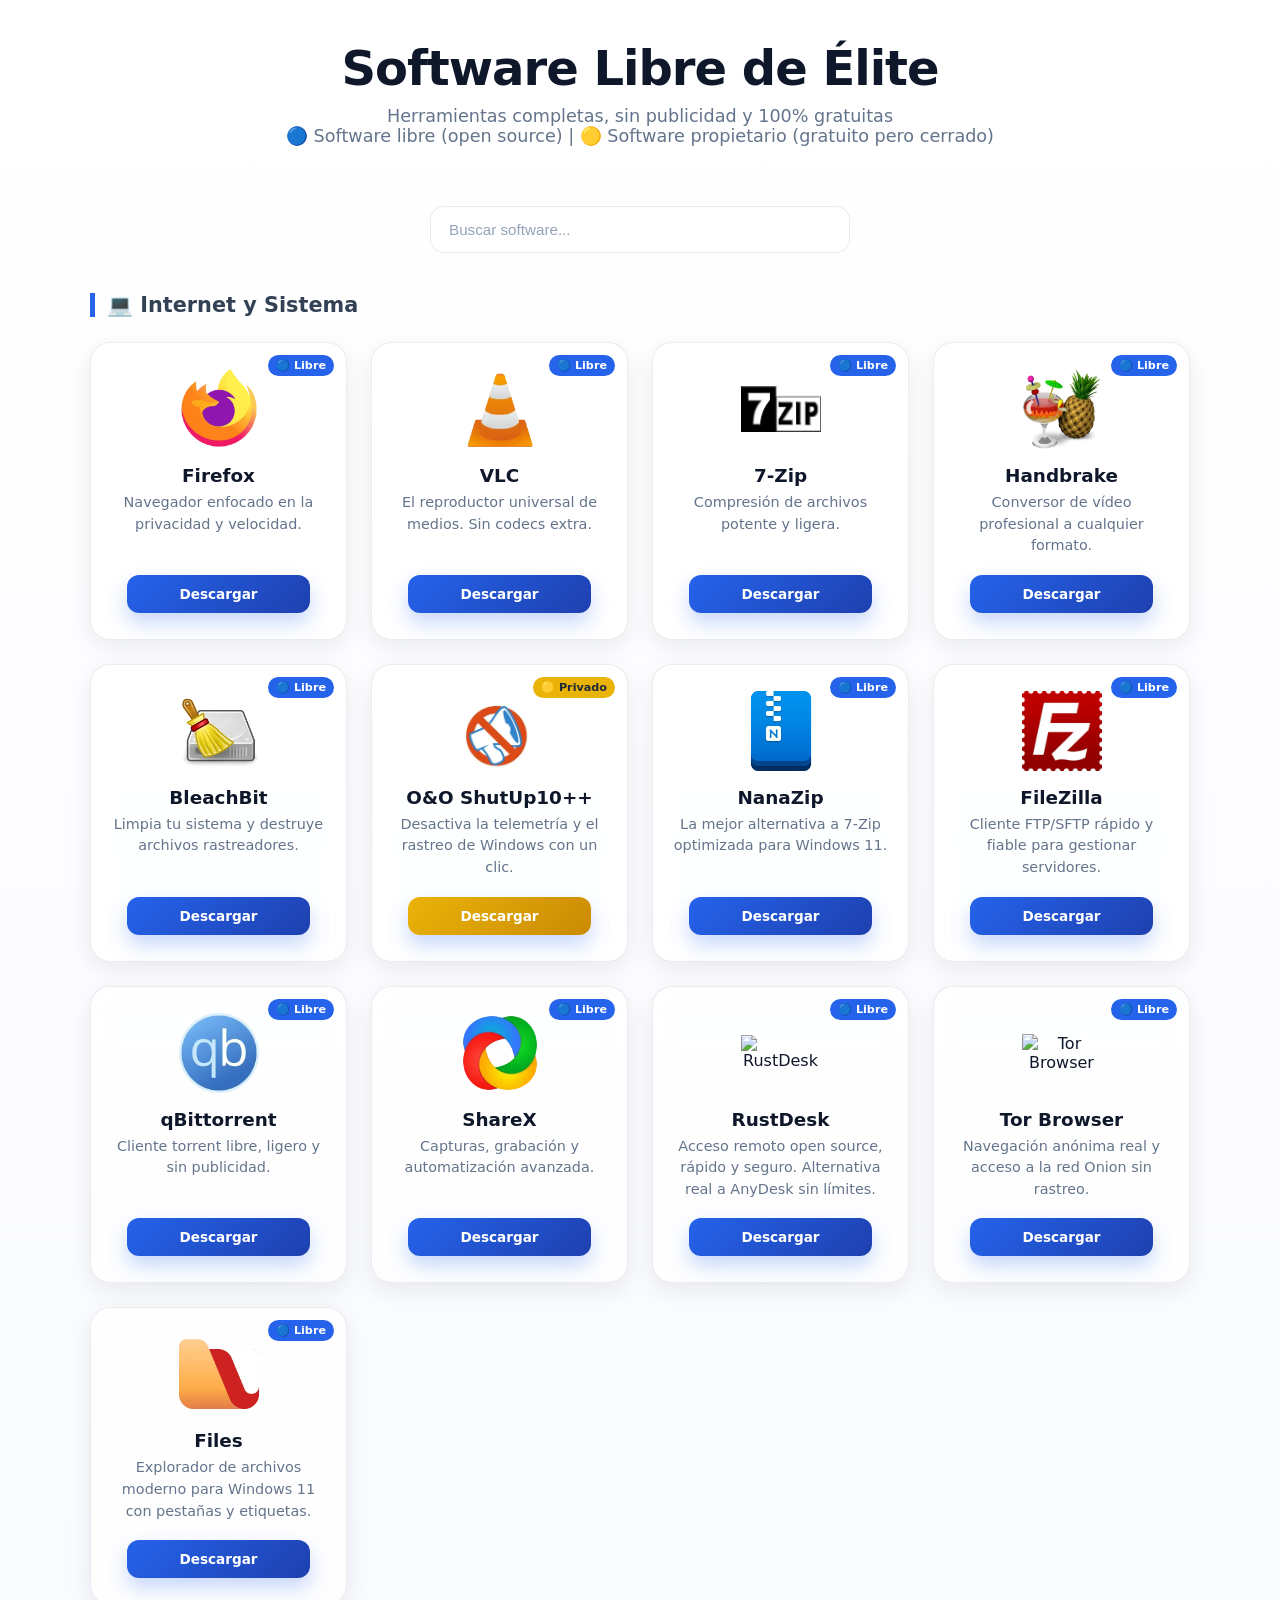
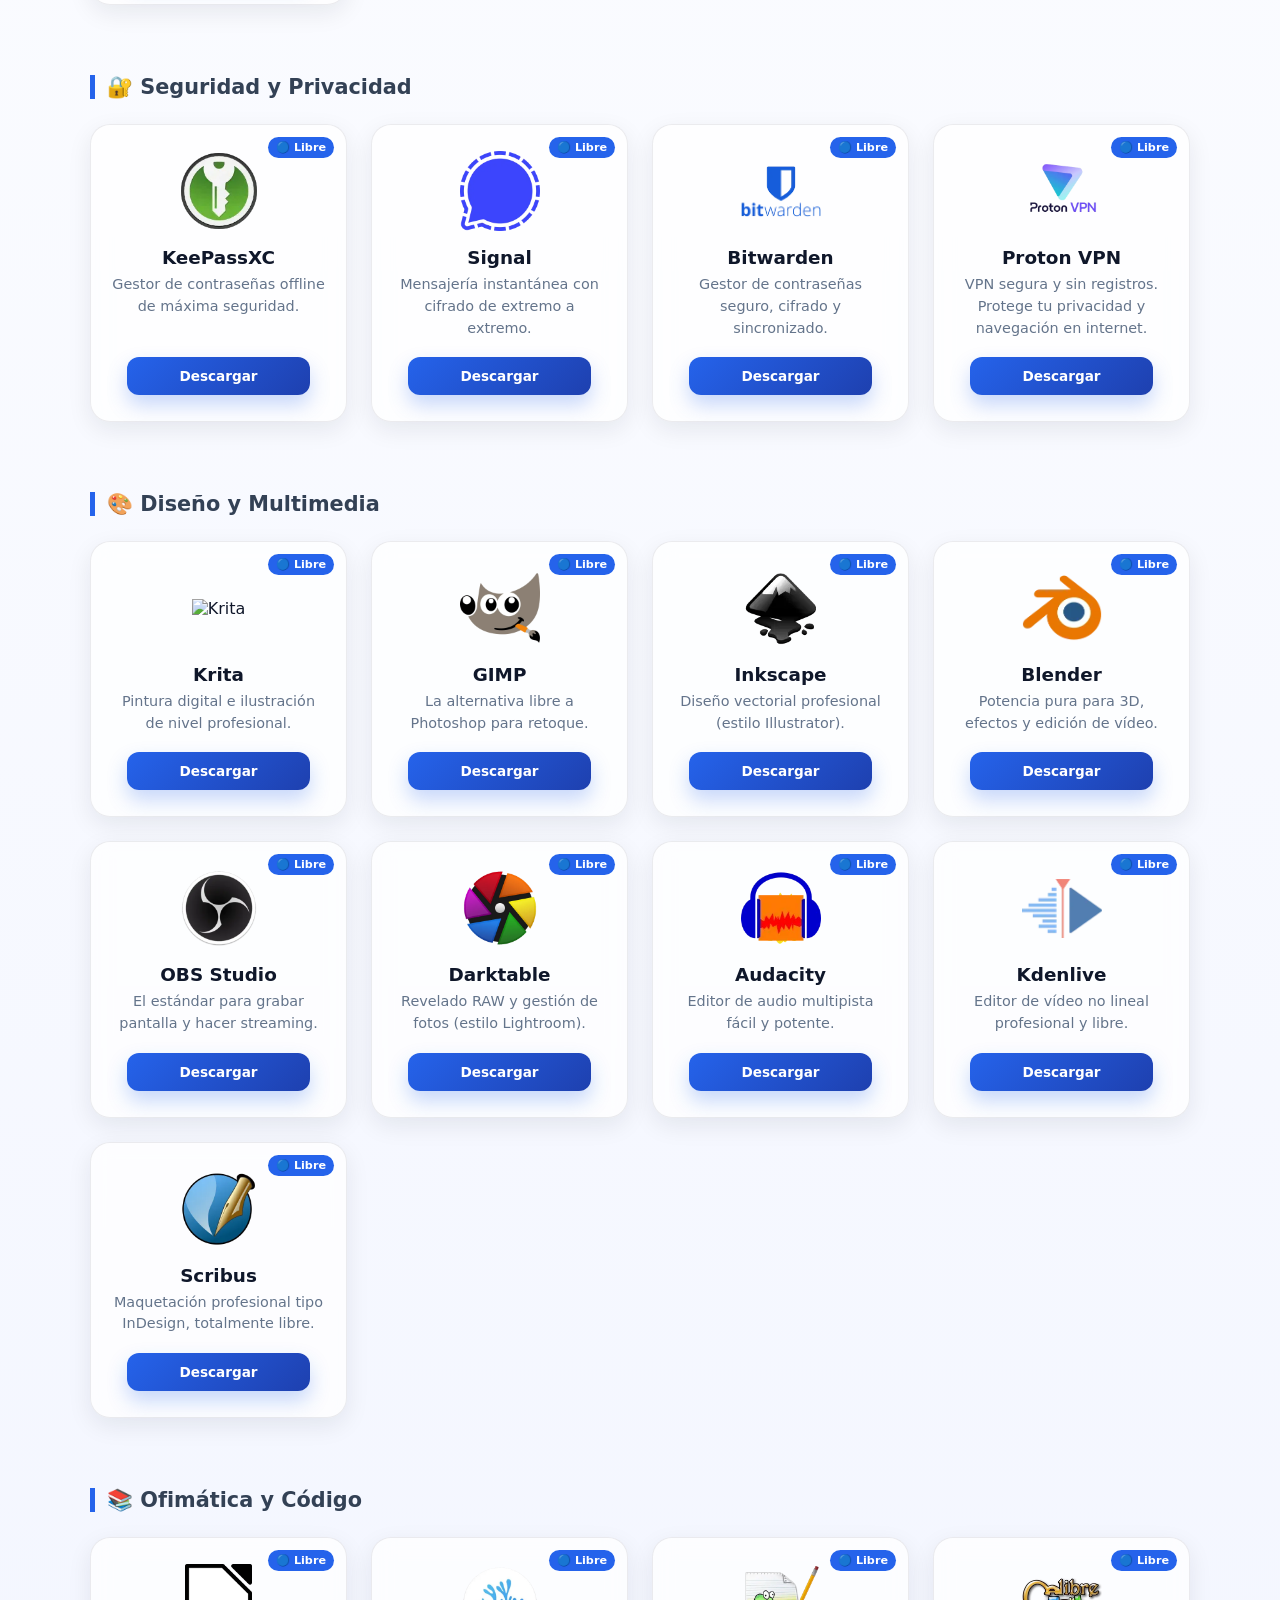
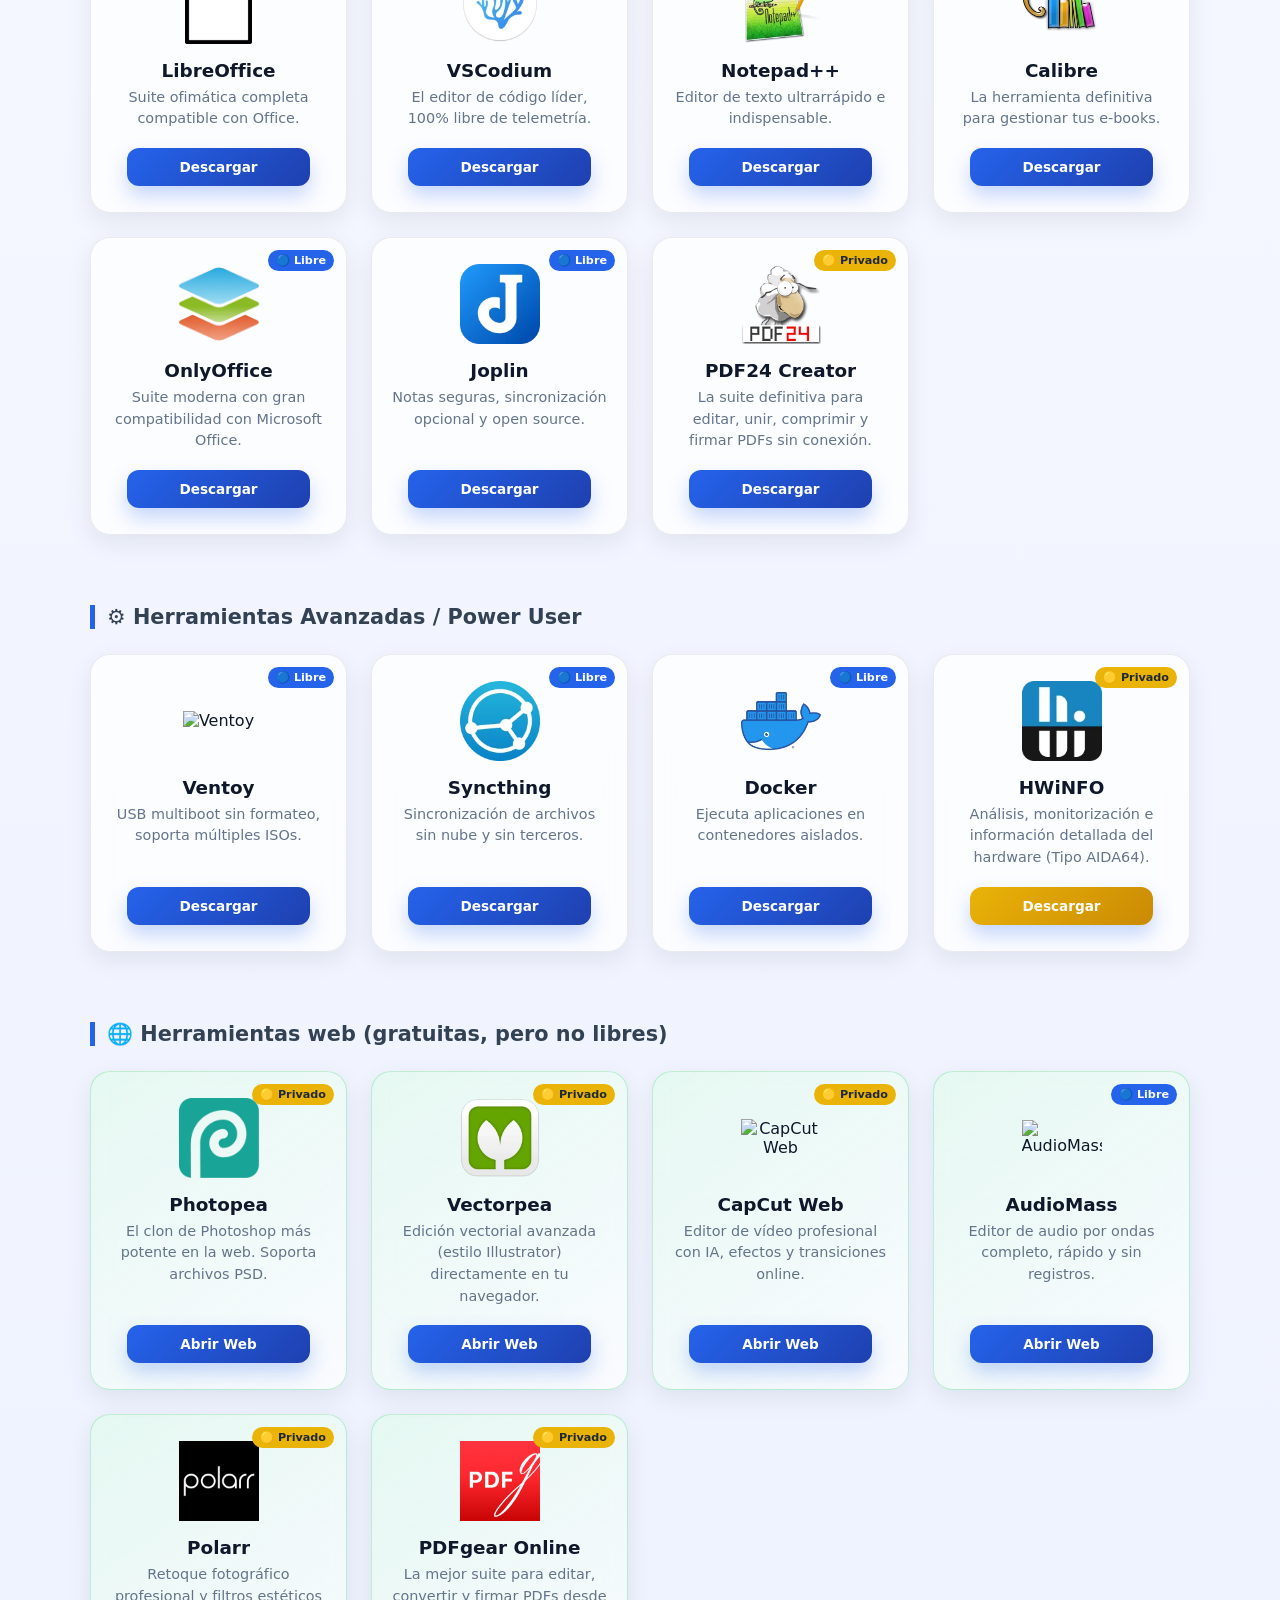
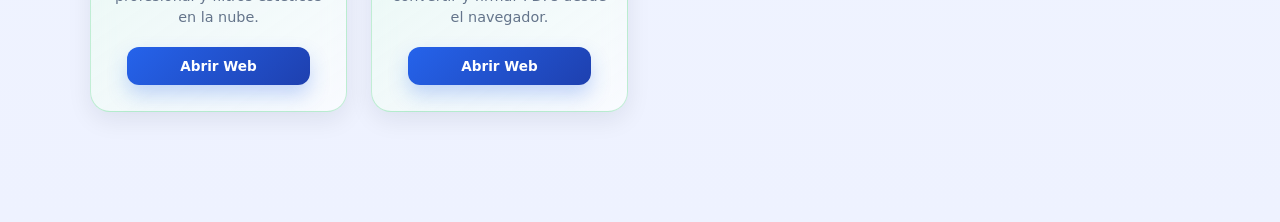
==== BOX/index.html @ d5f6fe82 "Update" ====
<!DOCTYPE html>
<html lang="es">
<head>
    <meta charset="UTF-8">
    <meta name="viewport" content="width=device-width, initial-scale=1.0">
    <title>Suite de Software Libre</title>
	
	  <!-- CSS -->
  <link rel="stylesheet" href="styles.css">
  
  

</head>
<body>

<div class="container">
    <h1>Software Libre de Élite</h1>
    <p class="subtitle">Herramientas completas, sin publicidad y 100% gratuitas <br>🔵 Software libre (open source) | 🟡 Software propietario (gratuito pero cerrado)</p>
	<div class="search-box">
		<input type="text" id="searchInput" placeholder="Buscar software...">
	</div>

    <!-- INTERNET Y SISTEMA -->
    <div class="category-section">
        <h2 class="category-title">💻 Internet y Sistema</h2>
        <div class="grid">
            <div class="card">
			<span class="badge open">🔵 Libre</span>
                <div class="logo-box"><img src="img/Firefox.webp" alt="Firefox"></div>
                <h3>Firefox</h3>
                <p>Navegador enfocado en la privacidad y velocidad.</p>
                <a href="https://www.firefox.com/es-ES/" class="btn" target="_blank">Descargar</a>
            </div>
            <div class="card">
			<span class="badge open">🔵 Libre</span>
                <div class="logo-box"><img src="img/VLC.webp" alt="VLC"></div>
                <h3>VLC</h3>
                <p>El reproductor universal de medios. Sin codecs extra.</p>
                <a href="https://images.videolan.org/vlc/index.es.html" class="btn" target="_blank">Descargar</a>
            </div>
            <div class="card">
			<span class="badge open">🔵 Libre</span>
                <div class="logo-box"><img src="img/7zip.webp" alt="7-Zip"></div>
                <h3>7-Zip</h3>
                <p>Compresión de archivos potente y ligera.</p>
                <a href="https://7zip-es.updatestar.com/" class="btn" target="_blank">Descargar</a>
            </div>
			<div class="card">
			<span class="badge open">🔵 Libre</span>
                <div class="logo-box"><img src="img/HandBrake.webp" alt="Handbrake"></div>
                <h3>Handbrake</h3>
                <p>Conversor de vídeo profesional a cualquier formato.</p>
                <a href="https://handbrake.fr" class="btn" target="_blank">Descargar</a>
            </div>
			<div class="card">
			<span class="badge open">🔵 Libre</span>
                <div class="logo-box"><img src="img/Bleachbit.webp" alt="BleachBit"></div>
                <h3>BleachBit</h3>
                <p>Limpia tu sistema y destruye archivos rastreadores.</p>
                <a href="https://www.bleachbit.org/es/descargar" class="btn" target="_blank">Descargar</a>
            </div>
			<div class="card">
			<span class="badge private">🟡 Privado</span>
                <div class="logo-box"><img src="img/ShutUp10.webp" alt="O&O ShutUp10++"></div>
                <h3>O&O ShutUp10++</h3>
                <p>Desactiva la telemetría y el rastreo de Windows con un clic.</p>
                <a href="https://www.oo-software.com/es/shutup10" class="btn private" target="_blank">Descargar</a>
            </div>
			<div class="card">
			<span class="badge open">🔵 Libre</span>
				<div class="logo-box"><img src="img/NanaZip.webp" alt="NanaZip"></div>
				<h3>NanaZip</h3>
				<p>La mejor alternativa a 7-Zip optimizada para Windows 11.</p>
				<a href="https://nanazip.org/" class="btn" target="_blank">Descargar</a>
			</div>
			<div class="card">
				<div class="logo-box"><img src="img/FileZilla.webp" alt="FileZilla"></div>
				<h3>FileZilla</h3>
				<span class="badge open">🔵 Libre</span>
				<p>Cliente FTP/SFTP rápido y fiable para gestionar servidores.</p>
				<a href="https://filezilla-project.org/" class="btn" target="_blank">Descargar</a>
			</div>
			
			<div class="card">
			<span class="badge open">🔵 Libre</span>
				<div class="logo-box"><img src="img/qBittorrent.webp" alt="qBittorrent"></div>
				<h3>qBittorrent</h3>
				<p>Cliente torrent libre, ligero y sin publicidad.</p>
				<a href="https://www.qbittorrent.org/" class="btn" target="_blank">Descargar</a>
			</div>
			<div class="card">
			<span class="badge open">🔵 Libre</span>
				<div class="logo-box"><img src="img/ShareX.webp" alt="ShareX"></div>
				<h3>ShareX</h3>
				<p>Capturas, grabación y automatización avanzada.</p>
				<a href="https://getsharex.com/" class="btn" target="_blank">Descargar</a>
			</div>
			<div class="card">
			<span class="badge open">🔵 Libre</span>
				<div class="logo-box"><img src="img/RustDesk.webp" alt="RustDesk"></div>
				<h3>RustDesk</h3>
				<p>Acceso remoto open source, rápido y seguro. Alternativa real a AnyDesk sin límites.</p>
				<a href="https://rustdesk.com/es/" class="btn" target="_blank">Descargar</a>
			</div>
			<div class="card">
				<span class="badge open">🔵 Libre</span>
				<div class="logo-box"><img src="img/Tor-Browser.webp" alt="Tor Browser"></div>
				<h3>Tor Browser</h3>
				<p>Navegación anónima real y acceso a la red Onion sin rastreo.</p>
				<a href="https://torproject.org" class="btn open" target="_blank" rel="noopener">Descargar</a>
			</div>
			
			<div class="card">
				<span class="badge open">🔵 Libre</span>
				<div class="logo-box"><img src="img/Files.webp" alt="Files"></div>
				<h3>Files</h3>
				<p>Explorador de archivos moderno para Windows 11 con pestañas y etiquetas.</p>
				<a href="https://files.community" class="btn open" target="_blank" rel="noopener">Descargar</a>
			</div>
			

        </div>
    </div>

	
	<!-- SEGURIDAD Y PRIVACIDAD -->
    <div class="category-section">
        <h2 class="category-title">🔐 Seguridad y Privacidad</h2>
        <div class="grid">
            <div class="card">
            <div class="logo-box"><img src="img/KeePassXC.webp" alt="KeePassXC"></div>
			<span class="badge open">🔵 Libre</span>
                <h3>KeePassXC</h3>
                <p>Gestor de contraseñas offline de máxima seguridad.</p>
                <a href="https://keepassxc.org" class="btn" target="_blank">Descargar</a>
            </div>
            <div class="card">
                <div class="logo-box"><img src="img/Signal.webp" alt="Signal"></div>
			<span class="badge open">🔵 Libre</span>
                <h3>Signal</h3>
                <p>Mensajería instantánea con cifrado de extremo a extremo.</p>
                <a href="https://signal.org/es/" class="btn" target="_blank">Descargar</a>
            </div>
			<div class="card">
				<div class="logo-box"><img src="img/Bitwarden.webp" alt="Bitwarden"></div>
			<span class="badge open">🔵 Libre</span>
				<h3>Bitwarden</h3>
				<p>Gestor de contraseñas seguro, cifrado y sincronizado.</p>
				<a href="https://bitwarden.com/es-la/" class="btn" target="_blank">Descargar</a>
			</div>
			<div class="card">
			<div class="logo-box"><img src="img/Proton_VPN.webp" alt="Proton VPN"></div>
			<span class="badge open">🔵 Libre</span>
				<h3>Proton VPN</h3>
				<p>VPN segura y sin registros. Protege tu privacidad y navegación en internet.</p>
				<a href="https://protonvpn.com" class="btn" target="_blank">Descargar</a>
			</div>
        </div>
    </div>

    <!-- DISEÑO Y CREATIVIDAD -->
    <div class="category-section">
        <h2 class="category-title">🎨 Diseño y Multimedia</h2>
        <div class="grid">
            <div class="card">

                <div class="logo-box"><img src="img/Krita.webp" alt="Krita"></div>

			<span class="badge open">🔵 Libre</span>

                <h3>Krita</h3>
                <p>Pintura digital e ilustración de nivel profesional.</p>
                <a href="https://krita.org/es/" class="btn" target="_blank">Descargar</a>
            </div>
            <div class="card">

                <div class="logo-box"><img src="img/GIMP.webp" alt="GIMP"></div>

			<span class="badge open">🔵 Libre</span>
                <h3>GIMP</h3>
                <p>La alternativa libre a Photoshop para retoque.</p>
                <a href="http://www.gimp.org.es/" class="btn" target="_blank">Descargar</a>
            </div>
			<div class="card">

                <div class="logo-box"><img src="img/Inkscape.webp" alt="Inkscape"></div>

			<span class="badge open">🔵 Libre</span>
                <h3>Inkscape</h3>
                <p>Diseño vectorial profesional (estilo Illustrator).</p>
                <a href="https://inkscape.app/es/" class="btn" target="_blank">Descargar</a>
            </div>
            <div class="card">

                <div class="logo-box"><img src="img/Blender.webp" alt="Blender"></div>

			<span class="badge open">🔵 Libre</span>

                <h3>Blender</h3>
                <p>Potencia pura para 3D, efectos y edición de vídeo.</p>
                <a href="https://blender.org" class="btn" target="_blank">Descargar</a>
            </div>
            <div class="card">

                <div class="logo-box"><img src="img/OBS_Studio.webp" alt="OBS"></div>

			<span class="badge open">🔵 Libre</span>

                <h3>OBS Studio</h3>
                <p>El estándar para grabar pantalla y hacer streaming.</p>
                <a href="https://obsproject.com/es/download" class="btn" target="_blank">Descargar</a>
            </div>
			<div class="card">

                <div class="logo-box"><img src="img/Darktable.webp" alt="Darktable"></div>

			<span class="badge open">🔵 Libre</span>

                <h3>Darktable</h3>
                <p>Revelado RAW y gestión de fotos (estilo Lightroom).</p>
                <a href="https://darktable.org" class="btn" target="_blank">Descargar</a>
            </div>
			<div class="card">

                <div class="logo-box"><img src="img/Audacity.webp" alt="Audacity"></div>

			<span class="badge open">🔵 Libre</span>

                <h3>Audacity</h3>
                <p>Editor de audio multipista fácil y potente.</p>
                <a href="https://audacityteam.org" class="btn" target="_blank">Descargar</a>
            </div>
            <div class="card">

                <div class="logo-box"><img src="img/Kdenlive.webp" alt="Kdenlive"></div>

			<span class="badge open">🔵 Libre</span>

                <h3>Kdenlive</h3>
                <p>Editor de vídeo no lineal profesional y libre.</p>
                <a href="https://kdenlive.org/es/" class="btn" target="_blank">Descargar</a>
            </div>
			<div class="card">

				<div class="logo-box"><img src="img/Scribus.webp" alt="Scribus"></div>

			<span class="badge open">🔵 Libre</span>

				<h3>Scribus</h3>
				<p>Maquetación profesional tipo InDesign, totalmente libre.</p>
				<a href="https://scribus.net" class="btn" target="_blank">Descargar</a>
			</div>
        </div>
    </div>

    <!-- PRODUCTIVIDAD Y LECTURA -->
    <div class="category-section">
        <h2 class="category-title">📚 Ofimática y Código</h2>
        <div class="grid">
            <div class="card">

                <div class="logo-box"><img src="img/LibreOffice.webp" alt="LibreOffice"></div>

			<span class="badge open">🔵 Libre</span>

                <h3>LibreOffice</h3>
                <p>Suite ofimática completa compatible con Office.</p>
                <a href="https://es.libreoffice.org/descarga/libreoffice/" class="btn" target="_blank">Descargar</a>
            </div>
            <div class="card">

                <div class="logo-box"><img src="img/VSCodium.webp" alt="VSCodium"></div>

			<span class="badge open">🔵 Libre</span>

                <h3>VSCodium</h3>
                <p>El editor de código líder, 100% libre de telemetría.</p>
                <a href="https://vscodium.com" class="btn" target="_blank">Descargar</a>
            </div>
			<div class="card">

                <div class="logo-box"><img src="img/Notepad.webp" alt="Notepad++"></div>

			<span class="badge open">🔵 Libre</span>

                <h3>Notepad++</h3>
                <p>Editor de texto ultrarrápido e indispensable.</p>
                <a href="https://notepad-plus-plus.org" class="btn" target="_blank">Descargar</a>
            </div>
			<div class="card">

                <div class="logo-box"><img src="img/Calibre.webp" alt="Calibre"></div>

			<span class="badge open">🔵 Libre</span>

                <h3>Calibre</h3>
                <p>La herramienta definitiva para gestionar tus e-books.</p>
                <a href="https://calibre-ebook.com/es/download" class="btn" target="_blank">Descargar</a>
            </div>
			<div class="card">

				<div class="logo-box"><img src="img/OnlyOffice.webp" alt="OnlyOffice"></div>

			<span class="badge open">🔵 Libre</span>

				<h3>OnlyOffice</h3>
				<p>Suite moderna con gran compatibilidad con Microsoft Office.</p>
				<a href="https://www.onlyoffice.com/es" class="btn" target="_blank">Descargar</a>
			</div>
			<div class="card">

				<div class="logo-box"><img src="img/Joplin.webp" alt="Joplin"></div>

			<span class="badge open">🔵 Libre</span>

				<h3>Joplin</h3>
				<p>Notas seguras, sincronización opcional y open source.</p>
				<a href="https://joplinapp.org" class="btn" target="_blank">Descargar</a>
			</div>
			<div class="card">

				<div class="logo-box"><img src="img/PDF24_Creator.webp" alt="PDF24 Creator"></div>

			<span class="badge private">🟡 Privado</span>

				<h3>PDF24 Creator</h3>
				<p>La suite definitiva para editar, unir, comprimir y firmar PDFs sin conexión.</p>
				<a href="https://tools.pdf24.org/es/creator" class="btn" target="_blank">Descargar</a>
			</div>
			
        </div>
    </div>

    <!-- PRODUCTIVIDAD Y LECTURA -->

	<div class="category-section">
    <h2 class="category-title">⚙️ Herramientas Avanzadas / Power User</h2>
    <div class="grid">

        <div class="card">
            <div class="logo-box"><img src="img/Ventoy.webp" alt="Ventoy"></div>
		<span class="badge open">🔵 Libre</span>
            <h3>Ventoy</h3>
            <p>USB multiboot sin formateo, soporta múltiples ISOs.</p>
            <a href="https://www.ventoy.net/en/index.html" class="btn" target="_blank">Descargar</a>
        </div>

        <div class="card">

            <div class="logo-box"><img src="img/Syncthing.webp" alt="Syncthing"></div>
		<span class="badge open">🔵 Libre</span>
            <h3>Syncthing</h3>
            <p>Sincronización de archivos sin nube y sin terceros.</p>
            <a href="https://syncthing.net" class="btn" target="_blank">Descargar</a>
        </div>

        <div class="card">
            <div class="logo-box"><img src="img/Docker.webp" alt="Docker"></div>
		<span class="badge open">🔵 Libre</span>
            <h3>Docker</h3>
            <p>Ejecuta aplicaciones en contenedores aislados.</p>
            <a href="https://www.docker.com/" class="btn" target="_blank">Descargar</a>
        </div>
		<div class="card">
			<div class="logo-box"><img src="img/HWiNFO.webp" alt="HWiNFO"></div>
			<span class="badge private">🟡 Privado</span>
			<h3>HWiNFO</h3>
			<p>Análisis, monitorización e información detallada del hardware (Tipo AIDA64).</p>
			<a href="https://hwinfo.com" class="btn private" target="_blank" rel="noopener">Descargar</a>
		</div>
		
    </div>
</div>
	
	    <!-- HERRAMIENTAS WEB (CLOUD) -->
    <div class="category-section web-section">
        <h2 class="category-title">🌐 Herramientas web (gratuitas, pero no libres)</h2>
        <div class="grid">
            <div class="card">
                <div class="logo-box"><img src="img/Photopea.webp" alt="Photopea"></div>
			<span class="badge private">🟡 Privado</span>
                <h3>Photopea</h3>
                <p>El clon de Photoshop más potente en la web. Soporta archivos PSD.</p>
                <a href="https://www.photopea.com" class="btn" target="_blank">Abrir Web</a>
            </div>
            <div class="card">
            <div class="logo-box"><img src="img/Vectorpea.webp" alt="Vectorpea"></div>
			<span class="badge private">🟡 Privado</span>
                <h3>Vectorpea</h3>
                <p>Edición vectorial avanzada (estilo Illustrator) directamente en tu navegador.</p>
                <a href="https://www.vectorpea.com" class="btn" target="_blank">Abrir Web</a>
            </div>
            <div class="card">
                <div class="logo-box"><img src="img/CapCut.webp" alt="CapCut Web"></div>
			<span class="badge private">🟡 Privado</span>
                <h3>CapCut Web</h3>
                <p>Editor de vídeo profesional con IA, efectos y transiciones online.</p>
                <a href="https://capcut.com" class="btn" target="_blank">Abrir Web</a>
            </div>
            <div class="card">
                <div class="logo-box"><img src="img/AudioMass.webp" alt="AudioMass"></div>
			<span class="badge open">🔵 Libre</span>

                <h3>AudioMass</h3>
                <p>Editor de audio por ondas completo, rápido y sin registros.</p>
                <a href="https://audiomass.co" class="btn" target="_blank">Abrir Web</a>
            </div>
            <div class="card">
                <div class="logo-box"><img src="img/Polarr.webp" alt="Polarr"></div>
			<span class="badge private">🟡 Privado</span>
                <h3>Polarr</h3>
                <p>Retoque fotográfico profesional y filtros estéticos en la nube.</p>
                <a href="https://polarr.co" class="btn" target="_blank">Abrir Web</a>
            </div>
            <div class="card">

                <div class="logo-box"><img src="img/PDFgear.webp" alt="PDFgear Web"></div>

			<span class="badge private">🟡 Privado</span>
                <h3>PDFgear Online</h3>
                <p>La mejor suite para editar, convertir y firmar PDFs desde el navegador.</p>
                <a href="https://www.pdfgear.com/online-tools/" class="btn" target="_blank">Abrir Web</a>
            </div>
        </div>
    </div>



</div>
<script id="livesearch01">
const input = document.getElementById("searchInput");
const cards = document.querySelectorAll(".card");

input.addEventListener("input", () => {
    const value = input.value.toLowerCase();

    cards.forEach(card => {
        const title = card.querySelector("h3").textContent.toLowerCase();
        const text = card.querySelector("p").textContent.toLowerCase();

        if (title.includes(value) || text.includes(value)) {
            card.style.display = "flex";
        } else {
            card.style.display = "none";
        }
    });
});
</script>
</body>
</html>
---- BOX/styles.css ----
:root {
    --primary: #2563eb;
    --primary-dark: #1e40af;

    --bg: #eef2ff;
    --card-bg: rgba(255, 255, 255, 0.75);

    --text: #0f172a;
    --muted: #64748b;

    --border: rgba(15, 23, 42, 0.08);

    --shadow: 0 8px 25px rgba(15, 23, 42, 0.08);
    --shadow-hover: 0 20px 50px rgba(15, 23, 42, 0.18);

    --blur: blur(10px);
}

/* RESET */
* {
    box-sizing: border-box;
    margin: 0;
    padding: 0;
}

/* BODY */
body {
    font-family: system-ui, -apple-system, Segoe UI, Roboto, sans-serif;
    background: linear-gradient(180deg, #ffffff, var(--bg));
    color: var(--text);
    padding: 40px 20px;
}

/* CONTAINER */
.container {
    max-width: 1100px;
    margin: auto;
}

/* TITULOS */
h1 {
    text-align: center;
    font-size: 3rem;
    font-weight: 800;
    letter-spacing: -1px;
    margin-bottom: 10px;
}

.subtitle {
    text-align: center;
    color: var(--muted);
    margin-bottom: 60px;
    font-size: 1.1rem;
}

/* SECCIONES */
.category-section {
    margin-bottom: 70px;
}

.category-title {
    font-size: 1.3rem;
    font-weight: 700;
    margin-bottom: 25px;
    padding-left: 12px;
    border-left: 5px solid var(--primary);
    color: #334155;
}

/* GRID */
.grid {
    display: grid;
    grid-template-columns: repeat(auto-fill, minmax(240px, 1fr));
    gap: 24px;
}

/* CARD */
.card {
    background: var(--card-bg);
    backdrop-filter: var(--blur);
    position: relative;
    border-radius: 20px;
    padding: 26px 20px;

    border: 1px solid var(--border);
    box-shadow: var(--shadow);

    display: flex;
    flex-direction: column;
    align-items: center;
    text-align: center;

    transition: all 0.35s ease;
    transform: translateY(10px);
    opacity: 0;
    animation: fadeIn 0.6s ease forwards;
}

/* animación entrada */
@keyframes fadeIn {
    to {
        transform: translateY(0);
        opacity: 1;
    }
}

/* hover más fino */
.card:hover {
    transform: translateY(-8px) scale(1.015);
    box-shadow: var(--shadow-hover);
    border-color: rgba(37, 99, 235, 0.3);
}

/* ICONOS */
.logo-box {
    width: 80px;
    height: 80px;
    margin-bottom: 16px;

    display: flex;
    align-items: center;
    justify-content: center;
}

.logo-box img {
    max-width: 100%;
    max-height: 100%;
    object-fit: contain;

    transition: transform 0.3s ease;
}

/* pequeño zoom icono */
.card:hover img {
    transform: scale(1.08);
}

/* TEXTOS */
.card h3 {
    font-size: 1.15rem;
    margin-bottom: 6px;
}

.card p {
    font-size: 0.9rem;
    color: var(--muted);
    line-height: 1.5;
    margin-bottom: 18px;
    flex-grow: 1;
}

/* BOTON */
.btn {
    background: linear-gradient(135deg, var(--primary), var(--primary-dark));
    color: white;
    text-decoration: none;

    padding: 11px 18px;
    border-radius: 12px;

    font-size: 0.85rem;
    font-weight: 600;

    width: 85%;

    transition: all 0.25s ease;

    box-shadow: 0 10px 20px rgba(37, 99, 235, 0.25);
}

/* hover botón */
.btn:hover {
    transform: translateY(-2px);
    box-shadow: 0 14px 28px rgba(37, 99, 235, 0.35);
}

/* click */
.btn:active {
    transform: scale(0.96);
}

/* RESPONSIVE */
@media (max-width: 500px) {
    h1 {
        font-size: 2.2rem;
    }

    .subtitle {
        font-size: 1rem;
    }
}


.search-box {
    display: flex;
    justify-content: center;
    margin-bottom: 40px;
}

.search-box input {
    width: 100%;
    max-width: 420px;
    padding: 14px 18px;

    border-radius: 14px;
    border: 1px solid var(--border);

    font-size: 0.95rem;

    background: rgba(255,255,255,0.7);
    backdrop-filter: blur(8px);

    outline: none;

    transition: all 0.25s ease;
}

/* foco */
.search-box input:focus {
    border-color: var(--primary);
    box-shadow: 0 0 0 3px rgba(37, 99, 235, 0.15);
}

/* placeholder */
.search-box input::placeholder {
    color: #94a3b8;
}
/* LIBRE */
.btn.open {
    background: linear-gradient(135deg, #2563eb, #1e40af);
}

/* PRIVADO */
.btn.private {
    background: linear-gradient(135deg, #eab308, #ca8a04);
}

/* hover específico */
.btn.private:hover {
    box-shadow: 0 14px 28px rgba(234, 179, 8, 0.35);
}

.btn.open:hover {
    box-shadow: 0 14px 28px rgba(37, 99, 235, 0.35);
}

.badge {
    position: absolute;
    top: 12px;
    right: 12px;

    font-size: 0.7rem;
    font-weight: 600;

    padding: 4px 8px;
    border-radius: 999px;

    color: white;
}

/* colores */
.badge.open {
    background: #2563eb;
}

.badge.private {
    background: #eab308;
    color: #1f2937;
}

.web-section .card {
    background: linear-gradient(
        145deg,
        rgba(220, 252, 231, 0.55),
        rgba(255, 255, 255, 0.65)
    );
    
    border: 1px solid rgba(34, 197, 94, 0.25);
}

.web-section .card:hover {
    border-color: rgba(34, 197, 94, 0.45);
    box-shadow: 0 20px 50px rgba(34, 197, 94, 0.18);
}
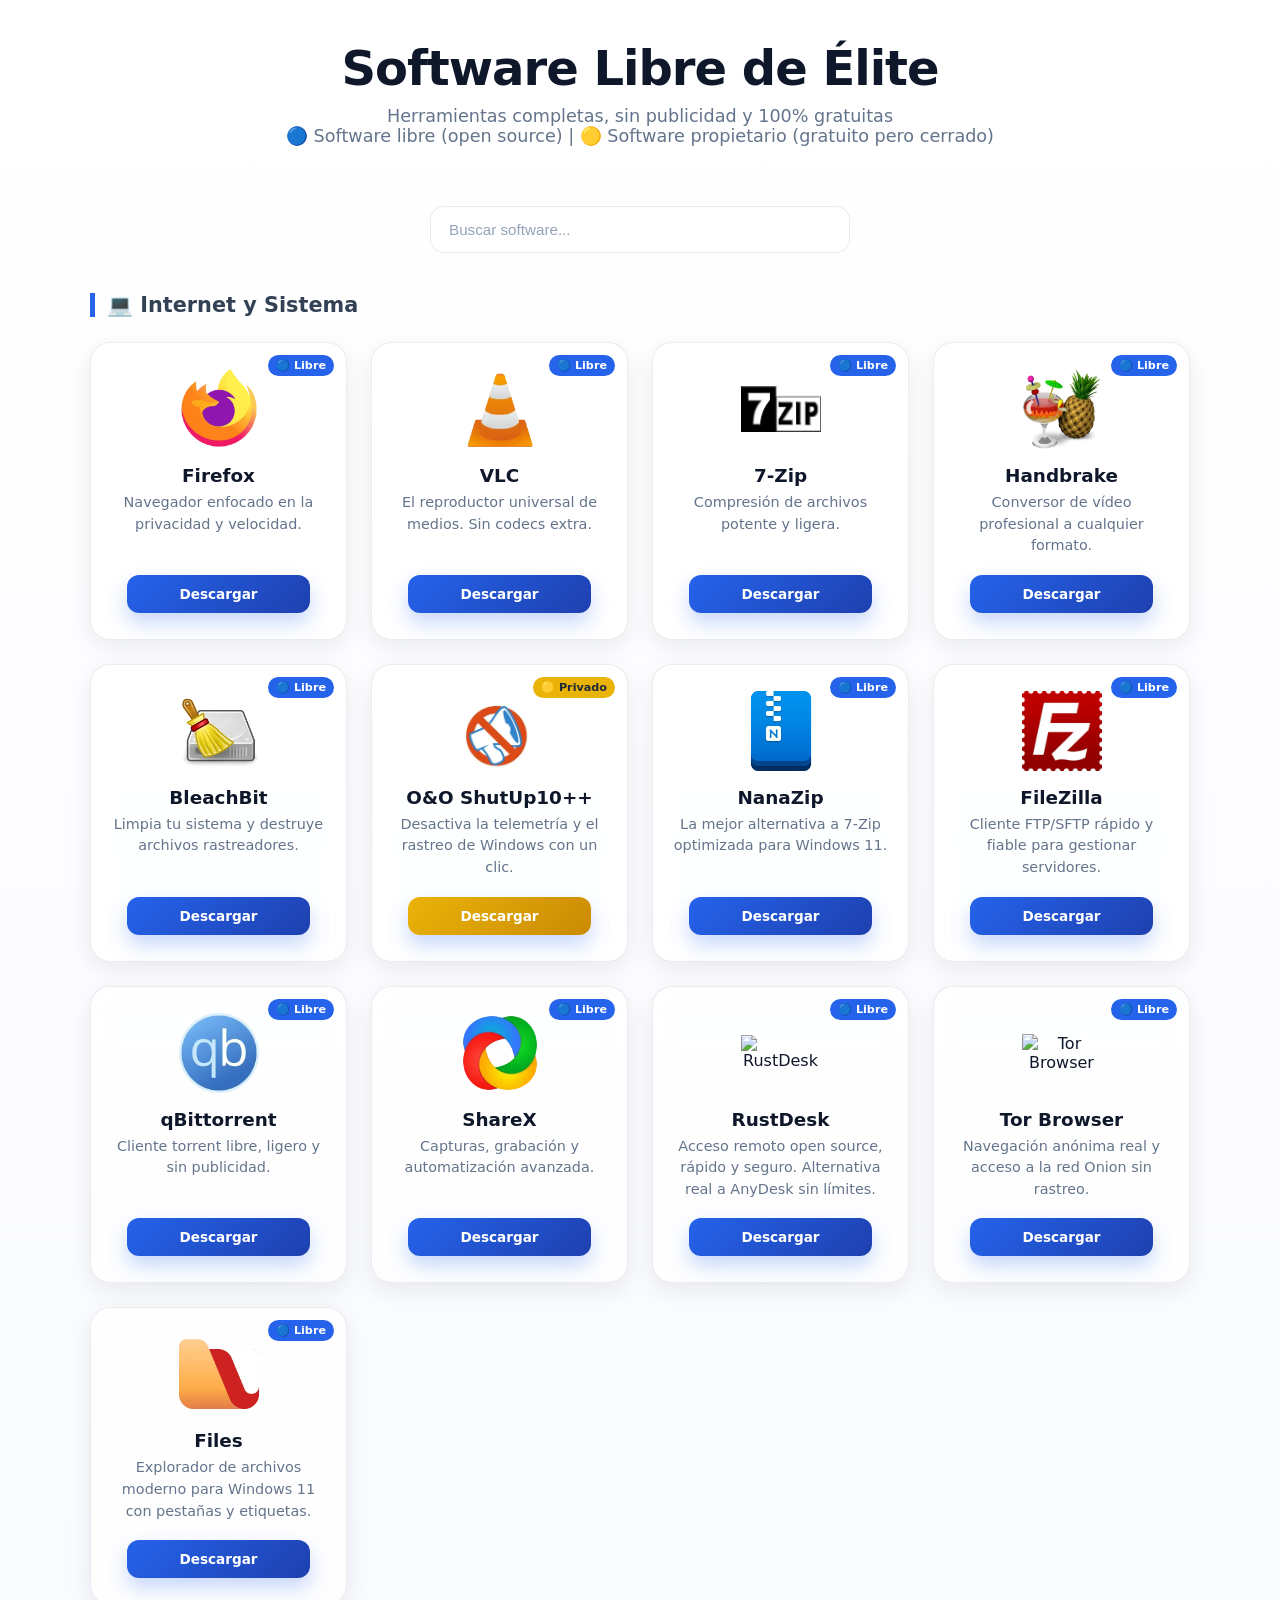
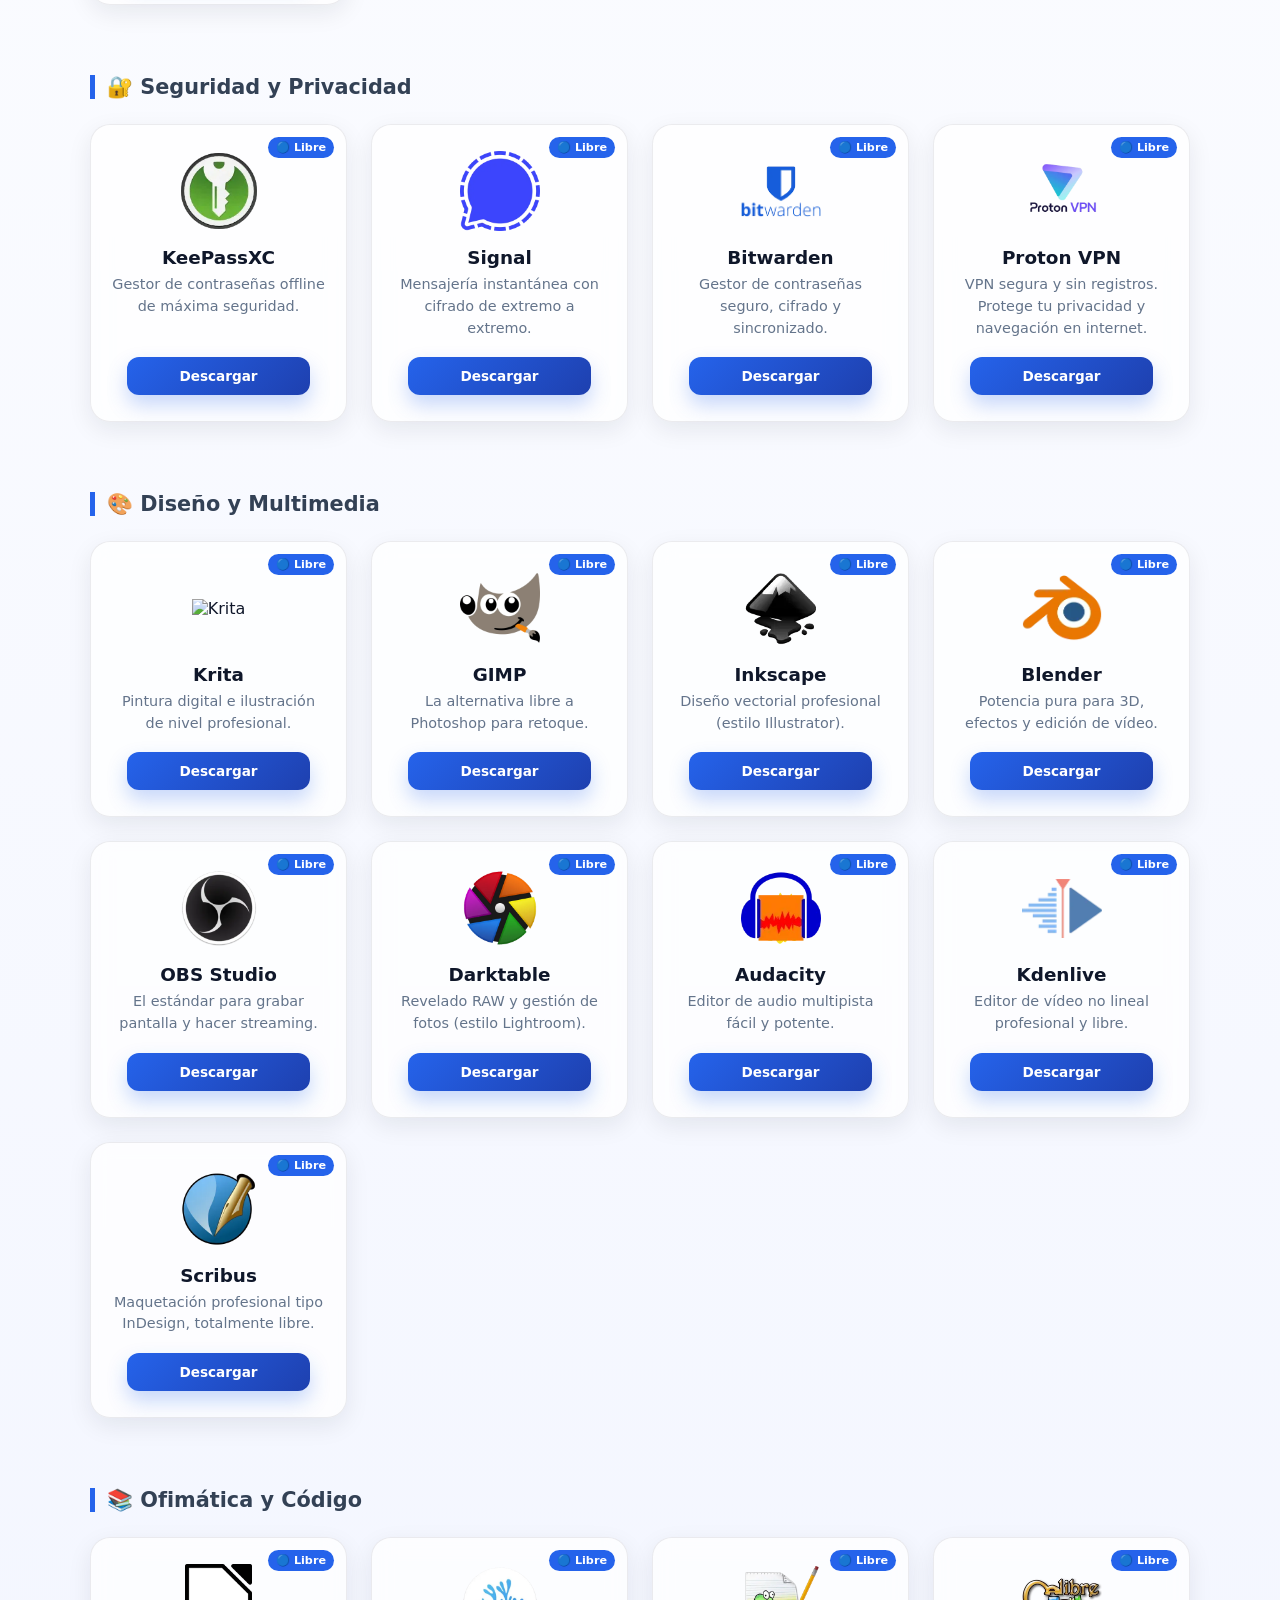
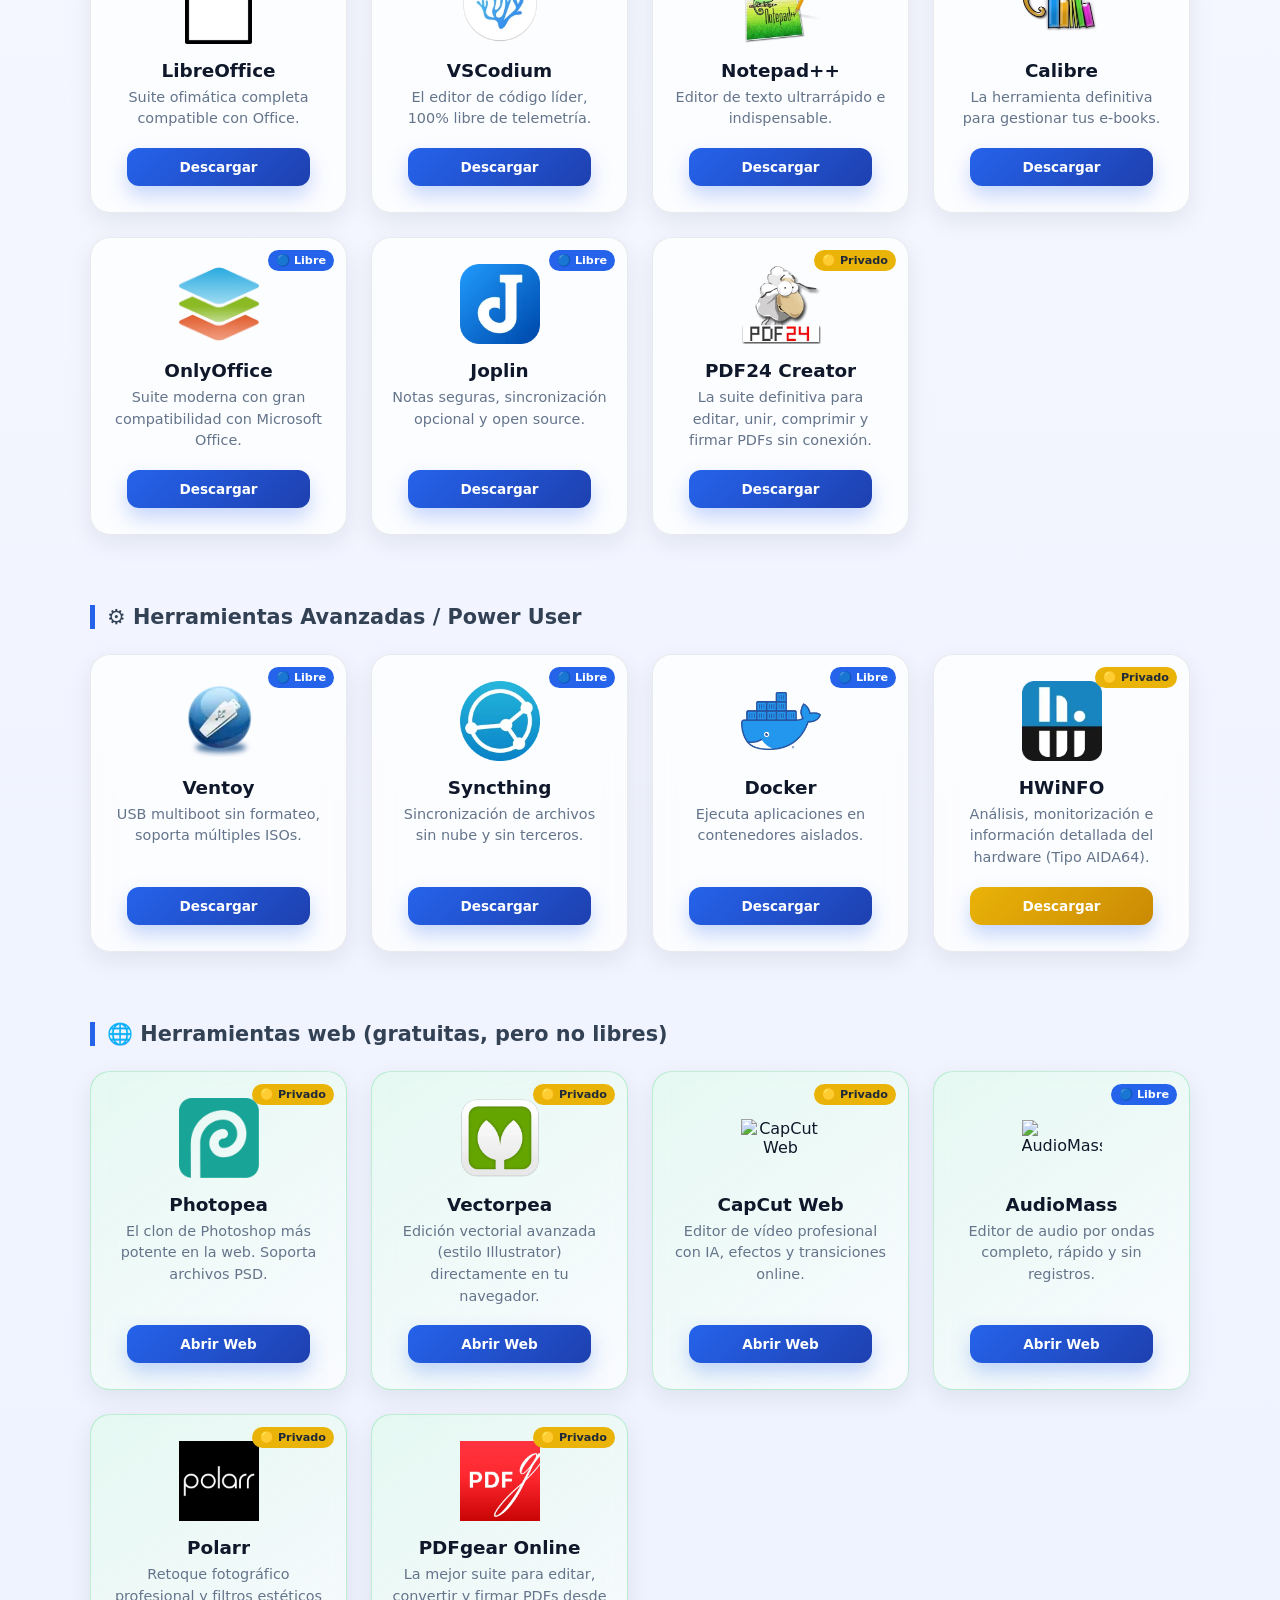
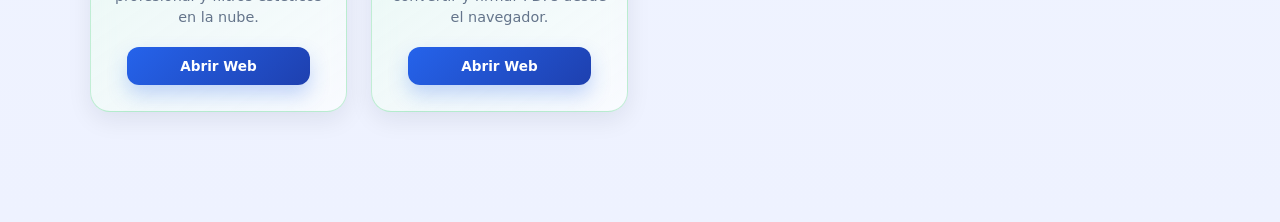
==== commit 6b4cc76b: "Update index.html" ====
--- a/BOX/index.html
+++ b/BOX/index.html
@@ -163,37 +163,28 @@
         <h2 class="category-title">🎨 Diseño y Multimedia</h2>
         <div class="grid">
             <div class="card">
-
                 <div class="logo-box"><img src="img/Krita.webp" alt="Krita"></div>
-
-			<span class="badge open">🔵 Libre</span>
-
+			<span class="badge open">🔵 Libre</span>
                 <h3>Krita</h3>
                 <p>Pintura digital e ilustración de nivel profesional.</p>
                 <a href="https://krita.org/es/" class="btn" target="_blank">Descargar</a>
             </div>
             <div class="card">
-
                 <div class="logo-box"><img src="img/GIMP.webp" alt="GIMP"></div>
-
 			<span class="badge open">🔵 Libre</span>
                 <h3>GIMP</h3>
                 <p>La alternativa libre a Photoshop para retoque.</p>
                 <a href="http://www.gimp.org.es/" class="btn" target="_blank">Descargar</a>
             </div>
 			<div class="card">
-
                 <div class="logo-box"><img src="img/Inkscape.webp" alt="Inkscape"></div>
-
 			<span class="badge open">🔵 Libre</span>
                 <h3>Inkscape</h3>
                 <p>Diseño vectorial profesional (estilo Illustrator).</p>
                 <a href="https://inkscape.app/es/" class="btn" target="_blank">Descargar</a>
             </div>
             <div class="card">
-
                 <div class="logo-box"><img src="img/Blender.webp" alt="Blender"></div>
-
 			<span class="badge open">🔵 Libre</span>
 
                 <h3>Blender</h3>
@@ -201,9 +192,7 @@
                 <a href="https://blender.org" class="btn" target="_blank">Descargar</a>
             </div>
             <div class="card">
-
                 <div class="logo-box"><img src="img/OBS_Studio.webp" alt="OBS"></div>
-
 			<span class="badge open">🔵 Libre</span>
 
                 <h3>OBS Studio</h3>
@@ -211,9 +200,7 @@
                 <a href="https://obsproject.com/es/download" class="btn" target="_blank">Descargar</a>
             </div>
 			<div class="card">
-
                 <div class="logo-box"><img src="img/Darktable.webp" alt="Darktable"></div>
-
 			<span class="badge open">🔵 Libre</span>
 
                 <h3>Darktable</h3>
@@ -221,9 +208,7 @@
                 <a href="https://darktable.org" class="btn" target="_blank">Descargar</a>
             </div>
 			<div class="card">
-
-                <div class="logo-box"><img src="img/Audacity.webp" alt="Audacity"></div>
-
+            <div class="logo-box"><img src="img/Audacity.webp" alt="Audacity"></div>
 			<span class="badge open">🔵 Libre</span>
 
                 <h3>Audacity</h3>
@@ -231,9 +216,7 @@
                 <a href="https://audacityteam.org" class="btn" target="_blank">Descargar</a>
             </div>
             <div class="card">
-
                 <div class="logo-box"><img src="img/Kdenlive.webp" alt="Kdenlive"></div>
-
 			<span class="badge open">🔵 Libre</span>
 
                 <h3>Kdenlive</h3>
@@ -241,9 +224,7 @@
                 <a href="https://kdenlive.org/es/" class="btn" target="_blank">Descargar</a>
             </div>
 			<div class="card">
-
 				<div class="logo-box"><img src="img/Scribus.webp" alt="Scribus"></div>
-
 			<span class="badge open">🔵 Libre</span>
 
 				<h3>Scribus</h3>
@@ -258,9 +239,7 @@
         <h2 class="category-title">📚 Ofimática y Código</h2>
         <div class="grid">
             <div class="card">
-
                 <div class="logo-box"><img src="img/LibreOffice.webp" alt="LibreOffice"></div>
-
 			<span class="badge open">🔵 Libre</span>
 
                 <h3>LibreOffice</h3>
@@ -268,9 +247,7 @@
                 <a href="https://es.libreoffice.org/descarga/libreoffice/" class="btn" target="_blank">Descargar</a>
             </div>
             <div class="card">
-
                 <div class="logo-box"><img src="img/VSCodium.webp" alt="VSCodium"></div>
-
 			<span class="badge open">🔵 Libre</span>
 
                 <h3>VSCodium</h3>
@@ -278,9 +255,7 @@
                 <a href="https://vscodium.com" class="btn" target="_blank">Descargar</a>
             </div>
 			<div class="card">
-
                 <div class="logo-box"><img src="img/Notepad.webp" alt="Notepad++"></div>
-
 			<span class="badge open">🔵 Libre</span>
 
                 <h3>Notepad++</h3>
@@ -288,19 +263,14 @@
                 <a href="https://notepad-plus-plus.org" class="btn" target="_blank">Descargar</a>
             </div>
 			<div class="card">
-
                 <div class="logo-box"><img src="img/Calibre.webp" alt="Calibre"></div>
-
-			<span class="badge open">🔵 Libre</span>
-
+			<span class="badge open">🔵 Libre</span>
                 <h3>Calibre</h3>
                 <p>La herramienta definitiva para gestionar tus e-books.</p>
                 <a href="https://calibre-ebook.com/es/download" class="btn" target="_blank">Descargar</a>
             </div>
 			<div class="card">
-
 				<div class="logo-box"><img src="img/OnlyOffice.webp" alt="OnlyOffice"></div>
-
 			<span class="badge open">🔵 Libre</span>
 
 				<h3>OnlyOffice</h3>
@@ -308,19 +278,14 @@
 				<a href="https://www.onlyoffice.com/es" class="btn" target="_blank">Descargar</a>
 			</div>
 			<div class="card">
-
 				<div class="logo-box"><img src="img/Joplin.webp" alt="Joplin"></div>
-
-			<span class="badge open">🔵 Libre</span>
-
+			<span class="badge open">🔵 Libre</span>
 				<h3>Joplin</h3>
 				<p>Notas seguras, sincronización opcional y open source.</p>
 				<a href="https://joplinapp.org" class="btn" target="_blank">Descargar</a>
 			</div>
 			<div class="card">
-
 				<div class="logo-box"><img src="img/PDF24_Creator.webp" alt="PDF24 Creator"></div>
-
 			<span class="badge private">🟡 Privado</span>
 
 				<h3>PDF24 Creator</h3>
@@ -336,7 +301,6 @@
 	<div class="category-section">
     <h2 class="category-title">⚙️ Herramientas Avanzadas / Power User</h2>
     <div class="grid">
-
         <div class="card">
             <div class="logo-box"><img src="img/Ventoy.webp" alt="Ventoy"></div>
 		<span class="badge open">🔵 Libre</span>
@@ -344,18 +308,15 @@
             <p>USB multiboot sin formateo, soporta múltiples ISOs.</p>
             <a href="https://www.ventoy.net/en/index.html" class="btn" target="_blank">Descargar</a>
         </div>
-
         <div class="card">
-
             <div class="logo-box"><img src="img/Syncthing.webp" alt="Syncthing"></div>
 		<span class="badge open">🔵 Libre</span>
             <h3>Syncthing</h3>
             <p>Sincronización de archivos sin nube y sin terceros.</p>
             <a href="https://syncthing.net" class="btn" target="_blank">Descargar</a>
         </div>
-
         <div class="card">
-            <div class="logo-box"><img src="img/Docker.webp" alt="Docker"></div>
+        <div class="logo-box"><img src="img/Docker.webp" alt="Docker"></div>
 		<span class="badge open">🔵 Libre</span>
             <h3>Docker</h3>
             <p>Ejecuta aplicaciones en contenedores aislados.</p>
@@ -377,7 +338,7 @@
         <h2 class="category-title">🌐 Herramientas web (gratuitas, pero no libres)</h2>
         <div class="grid">
             <div class="card">
-                <div class="logo-box"><img src="img/Photopea.webp" alt="Photopea"></div>
+            <div class="logo-box"><img src="img/Photopea.webp" alt="Photopea"></div>
 			<span class="badge private">🟡 Privado</span>
                 <h3>Photopea</h3>
                 <p>El clon de Photoshop más potente en la web. Soporta archivos PSD.</p>
@@ -391,16 +352,15 @@
                 <a href="https://www.vectorpea.com" class="btn" target="_blank">Abrir Web</a>
             </div>
             <div class="card">
-                <div class="logo-box"><img src="img/CapCut.webp" alt="CapCut Web"></div>
+            <div class="logo-box"><img src="img/CapCut.webp" alt="CapCut Web"></div>
 			<span class="badge private">🟡 Privado</span>
                 <h3>CapCut Web</h3>
                 <p>Editor de vídeo profesional con IA, efectos y transiciones online.</p>
                 <a href="https://capcut.com" class="btn" target="_blank">Abrir Web</a>
             </div>
             <div class="card">
-                <div class="logo-box"><img src="img/AudioMass.webp" alt="AudioMass"></div>
-			<span class="badge open">🔵 Libre</span>
-
+            <div class="logo-box"><img src="img/AudioMass.webp" alt="AudioMass"></div>
+			<span class="badge open">🔵 Libre</span>
                 <h3>AudioMass</h3>
                 <p>Editor de audio por ondas completo, rápido y sin registros.</p>
                 <a href="https://audiomass.co" class="btn" target="_blank">Abrir Web</a>
@@ -413,9 +373,7 @@
                 <a href="https://polarr.co" class="btn" target="_blank">Abrir Web</a>
             </div>
             <div class="card">
-
-                <div class="logo-box"><img src="img/PDFgear.webp" alt="PDFgear Web"></div>
-
+            <div class="logo-box"><img src="img/PDFgear.webp" alt="PDFgear Web"></div>
 			<span class="badge private">🟡 Privado</span>
                 <h3>PDFgear Online</h3>
                 <p>La mejor suite para editar, convertir y firmar PDFs desde el navegador.</p>
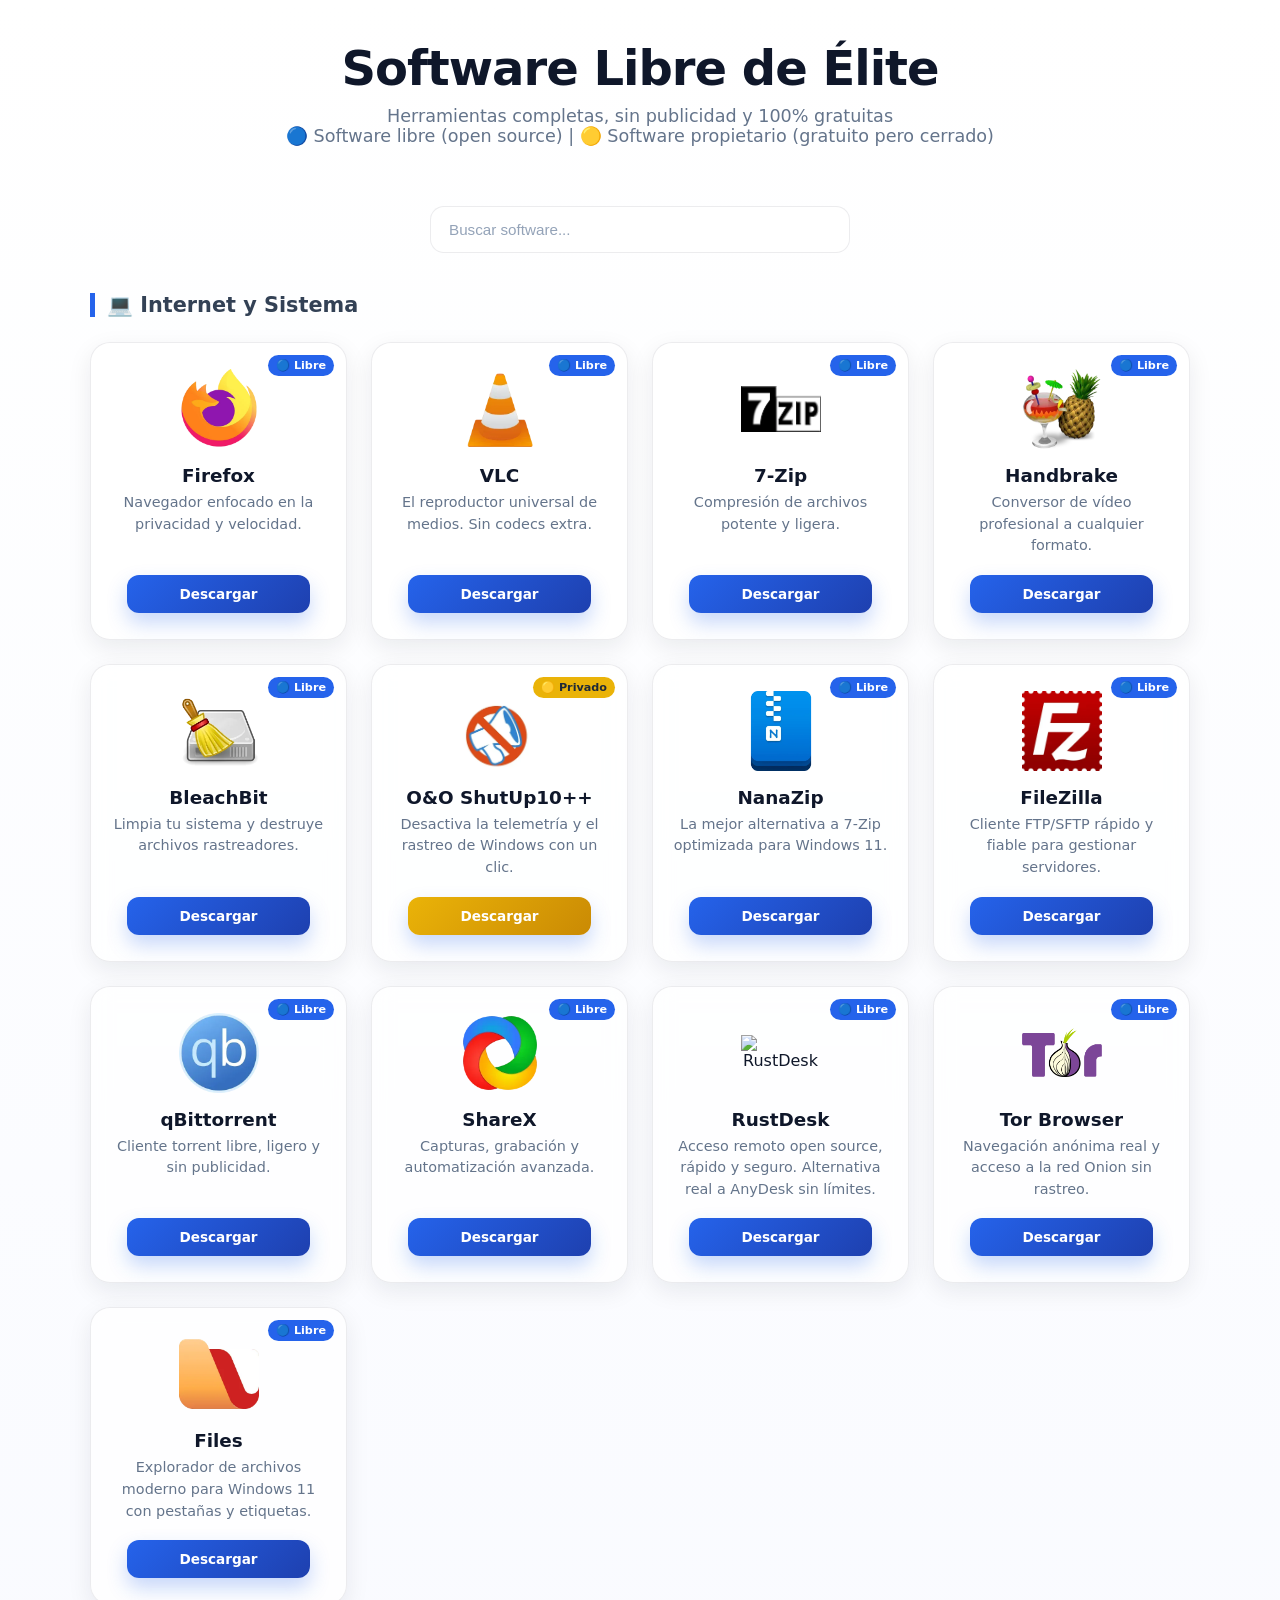
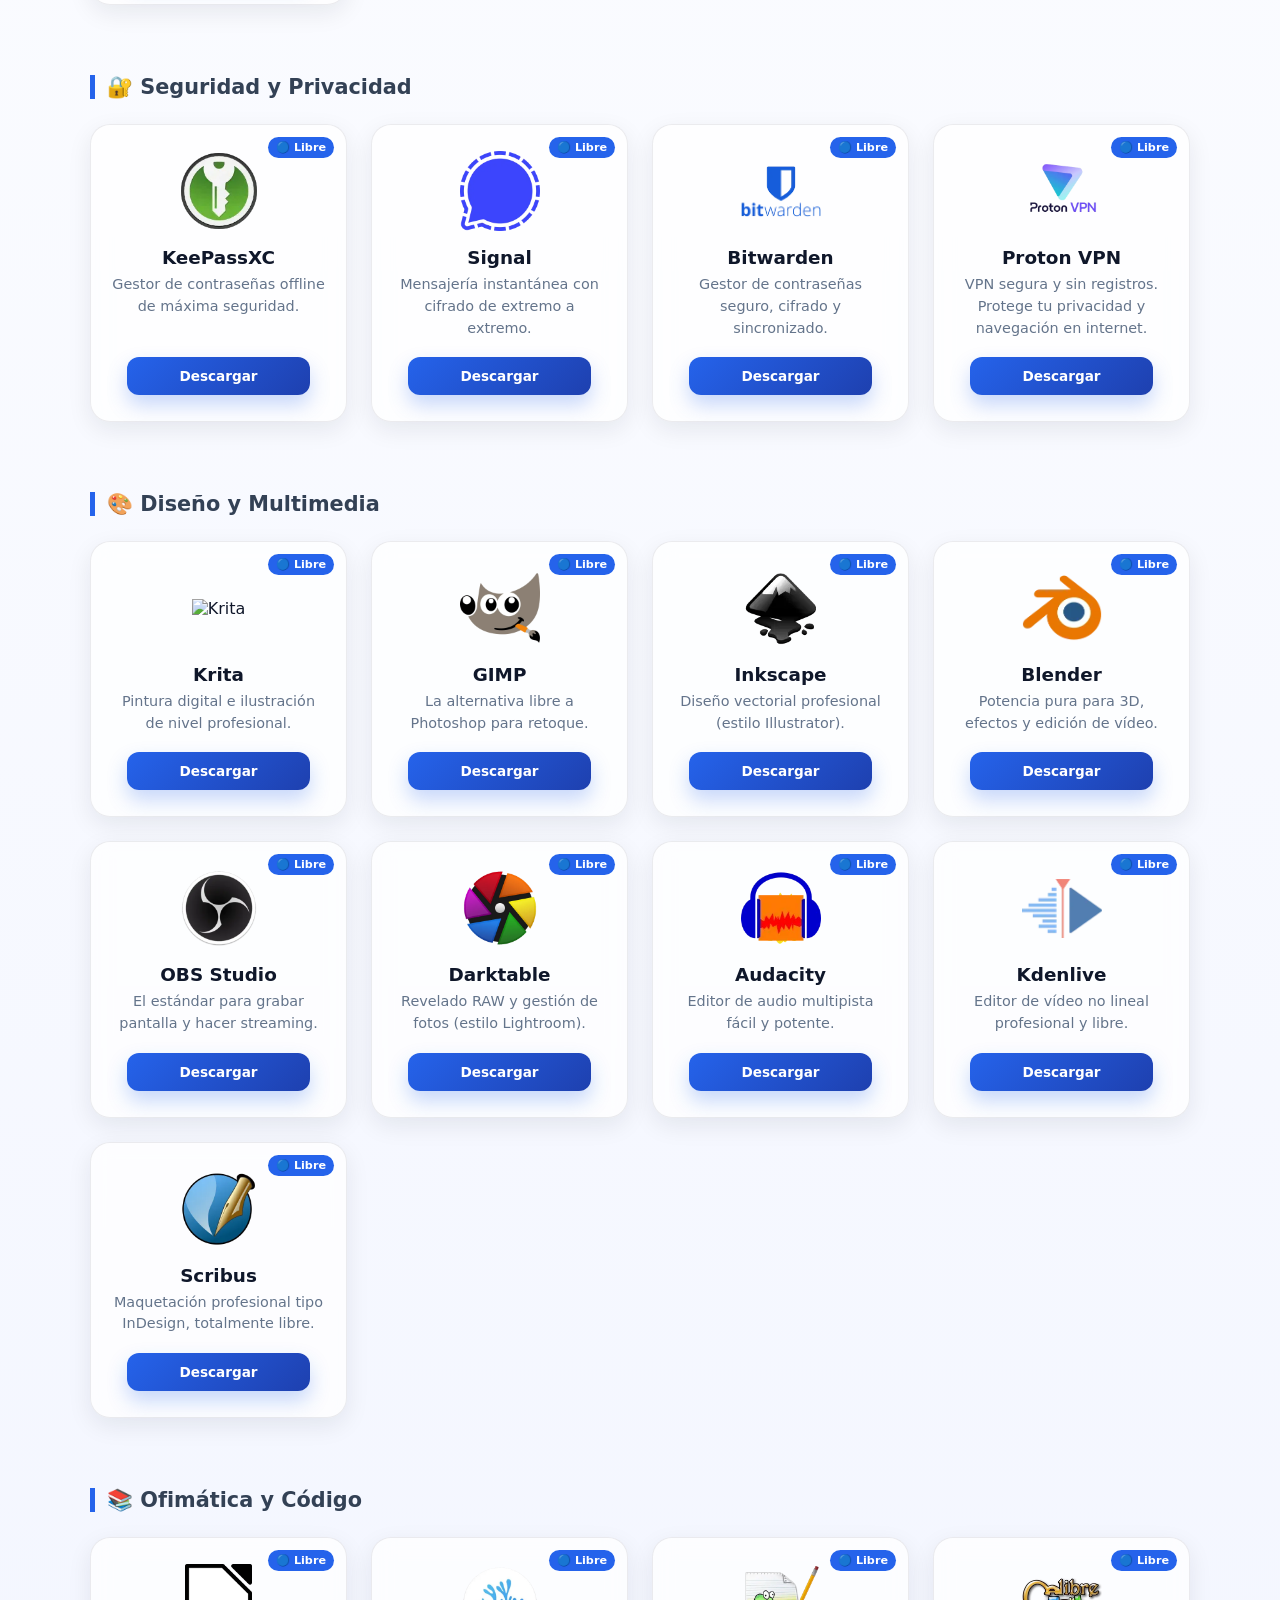
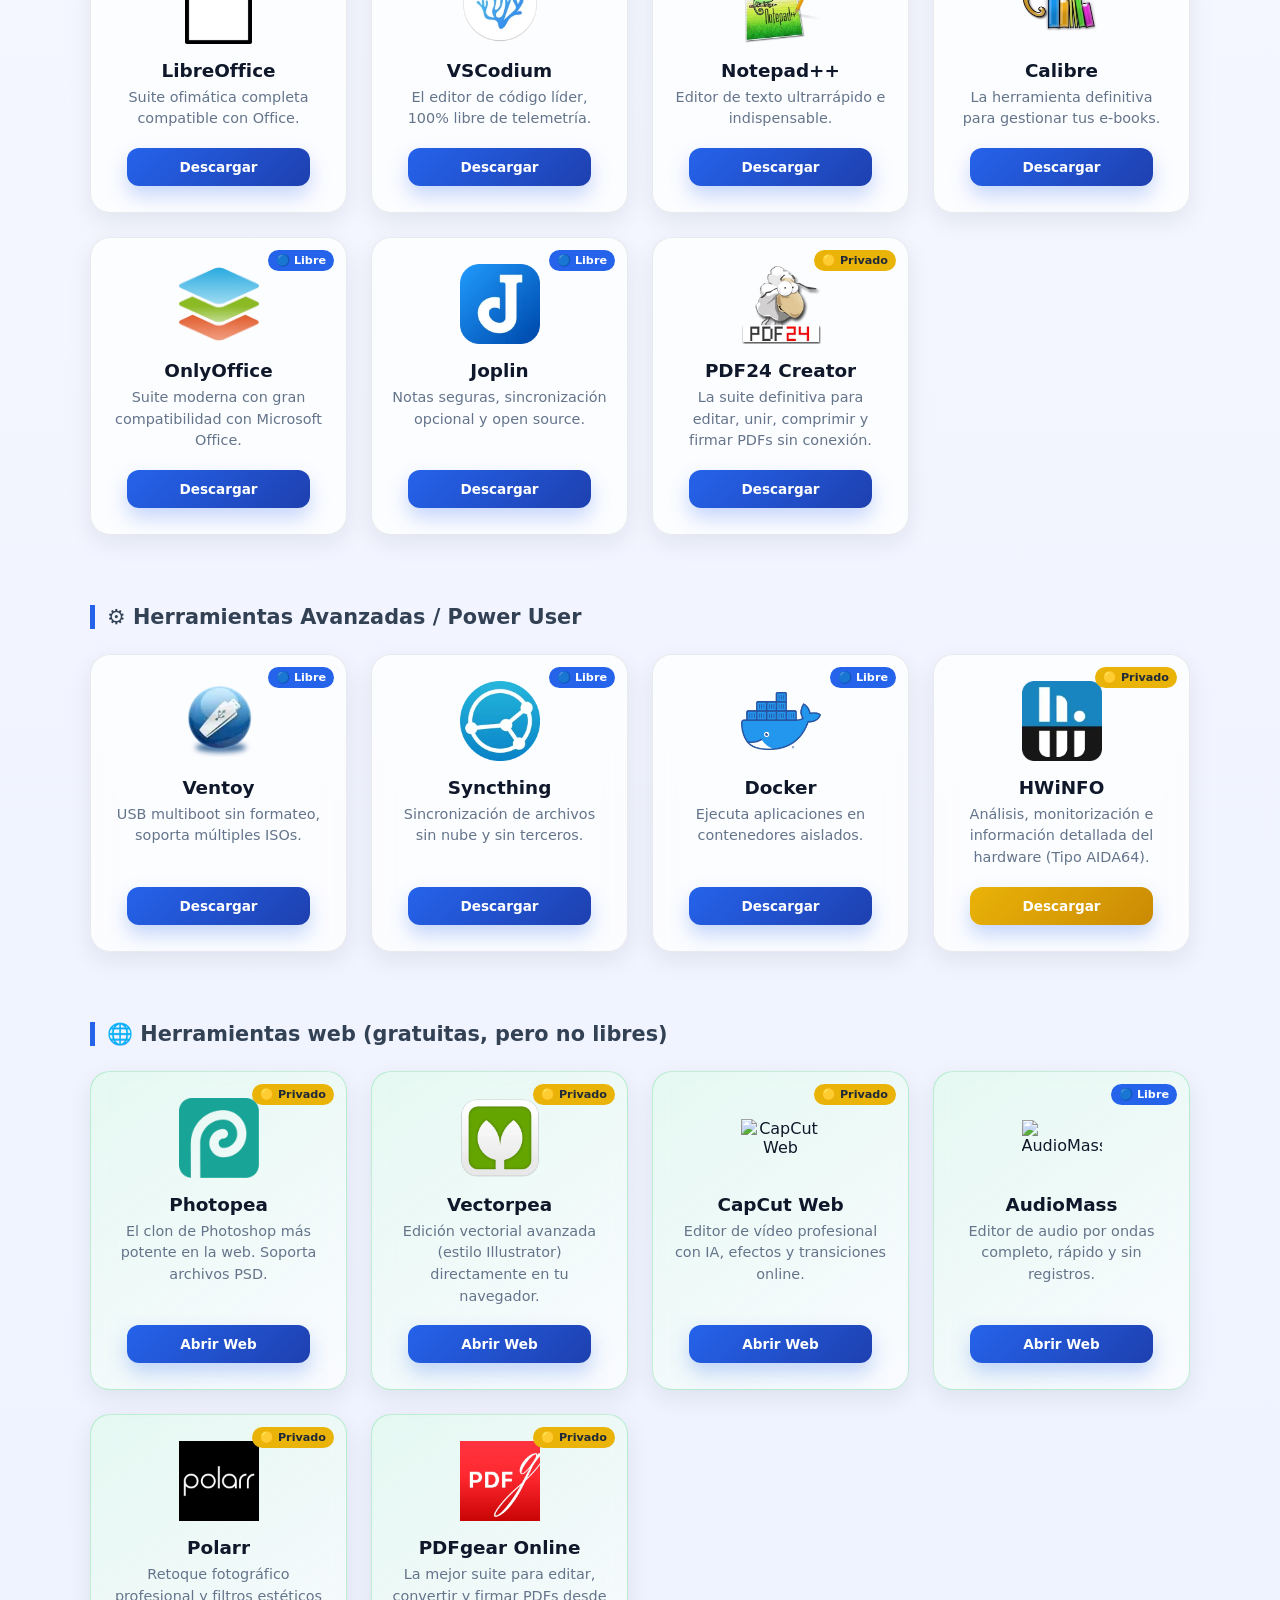
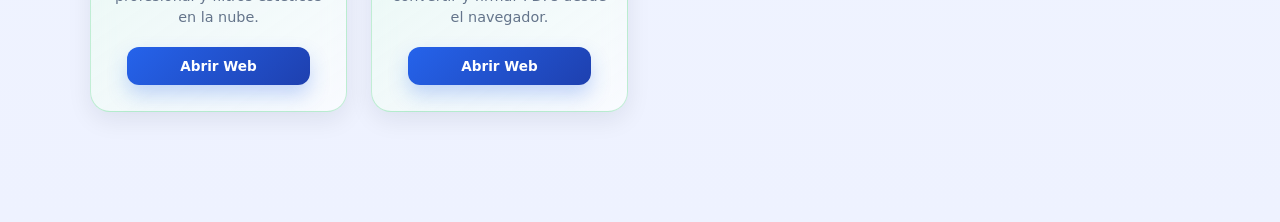
==== commit fadc25fd: "Update index.html" ====
--- a/BOX/index.html
+++ b/BOX/index.html
@@ -104,7 +104,7 @@
 			</div>
 			<div class="card">
 				<span class="badge open">🔵 Libre</span>
-				<div class="logo-box"><img src="img/Tor-Browser.webp" alt="Tor Browser"></div>
+				<div class="logo-box"><img src="img/Tor_Browser.webp" alt="Tor Browser"></div>
 				<h3>Tor Browser</h3>
 				<p>Navegación anónima real y acceso a la red Onion sin rastreo.</p>
 				<a href="https://torproject.org" class="btn open" target="_blank" rel="noopener">Descargar</a>
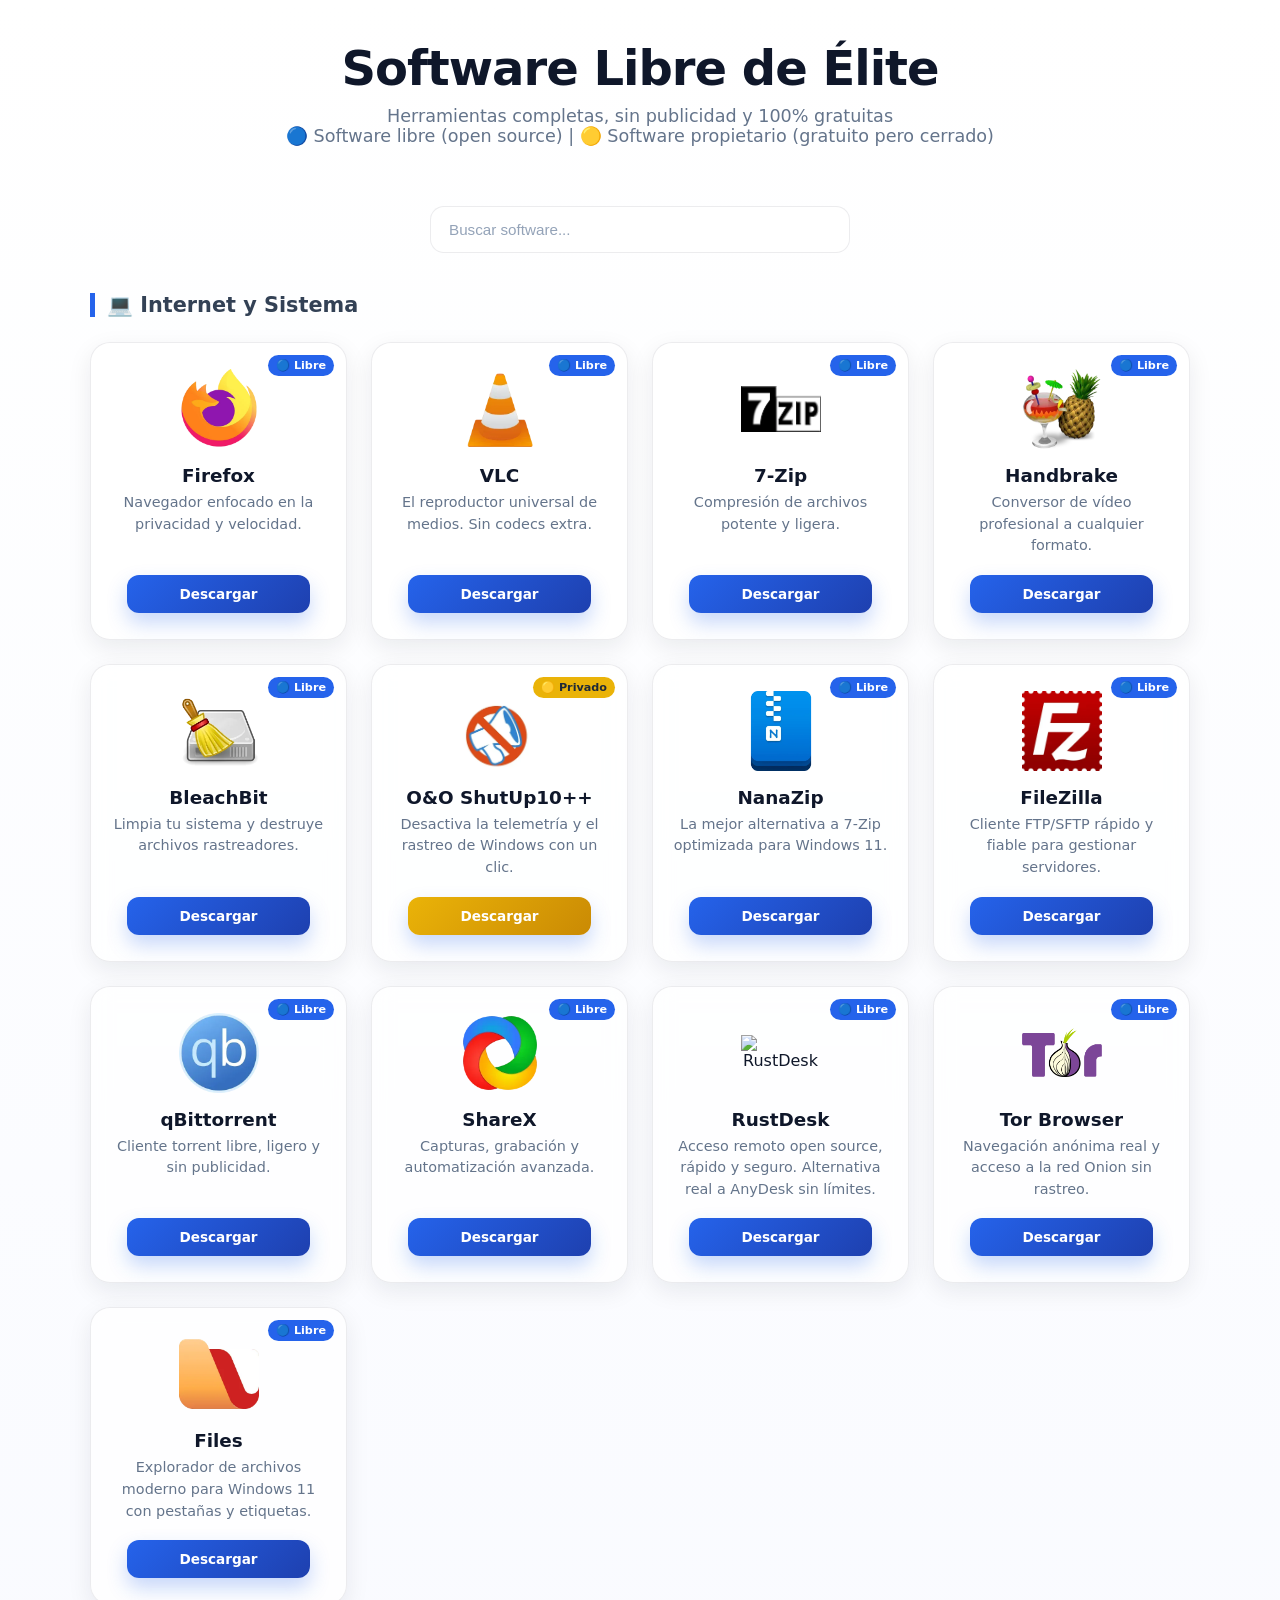
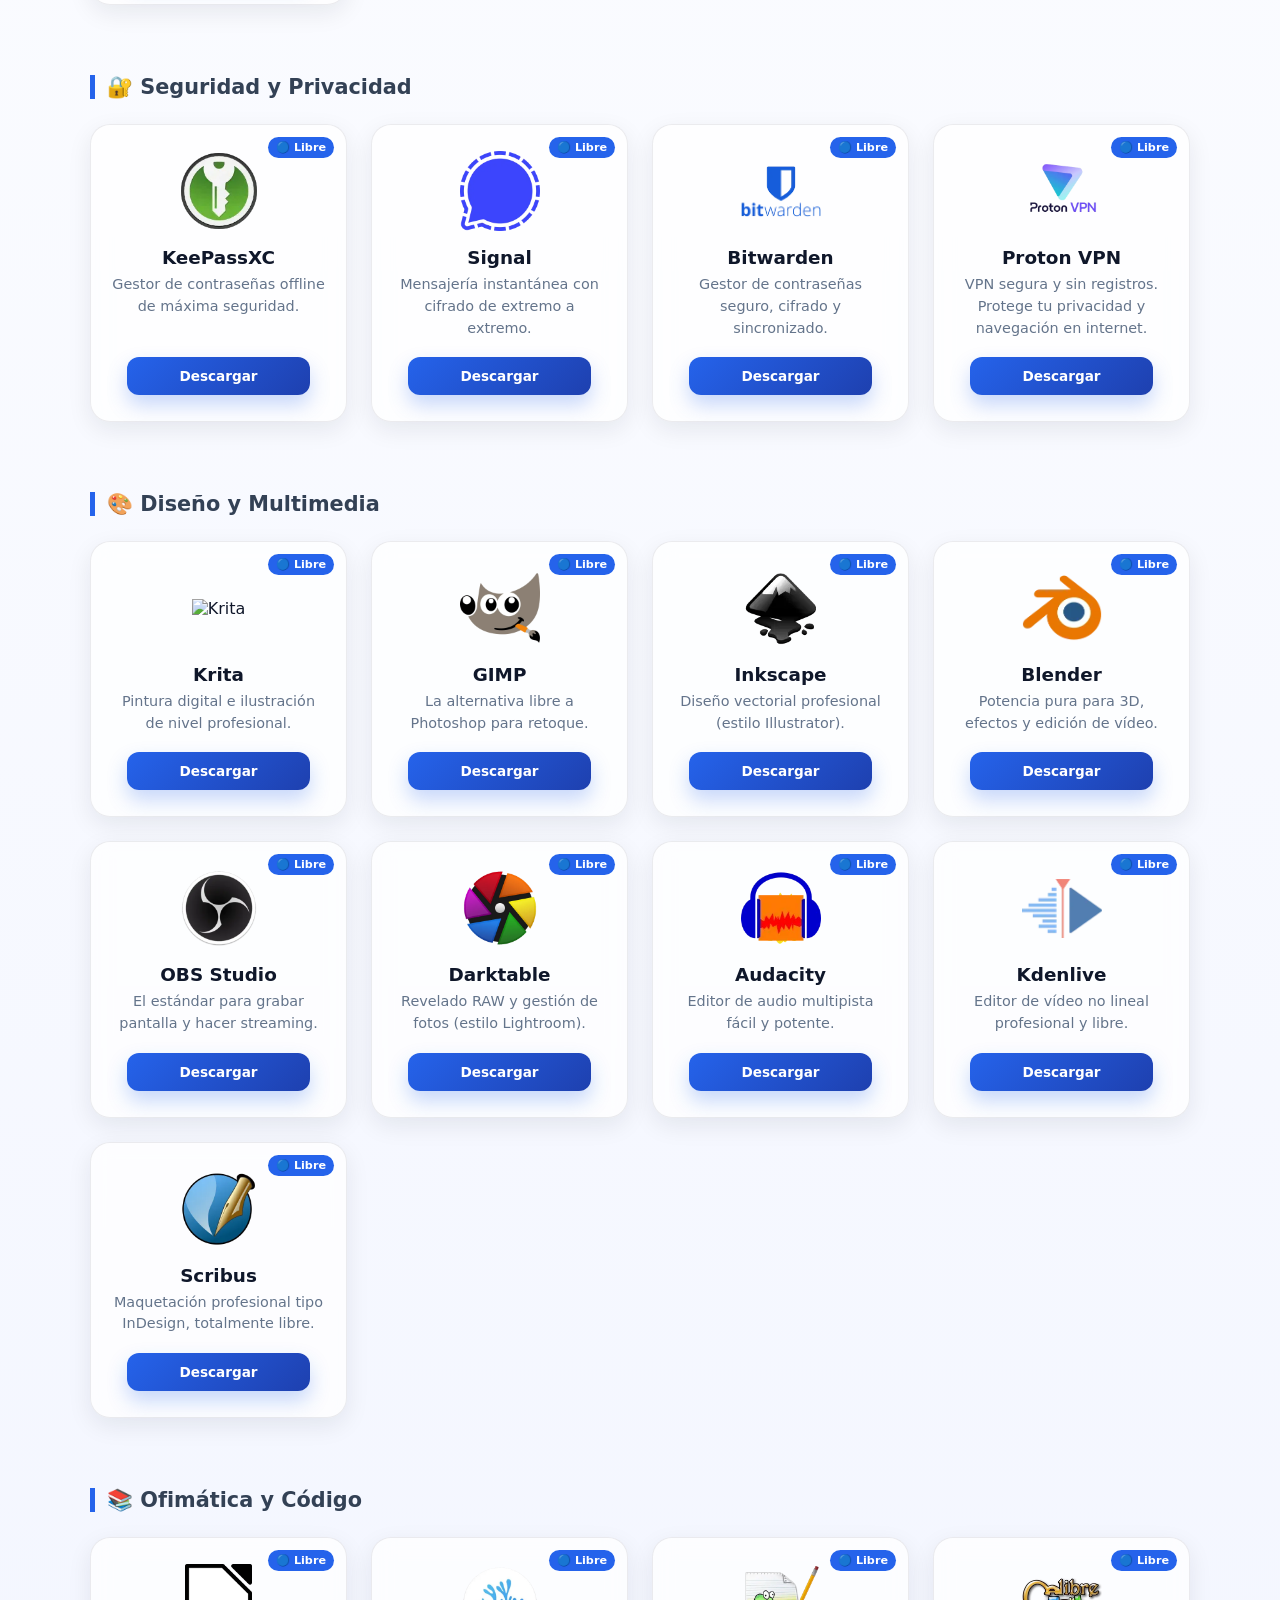
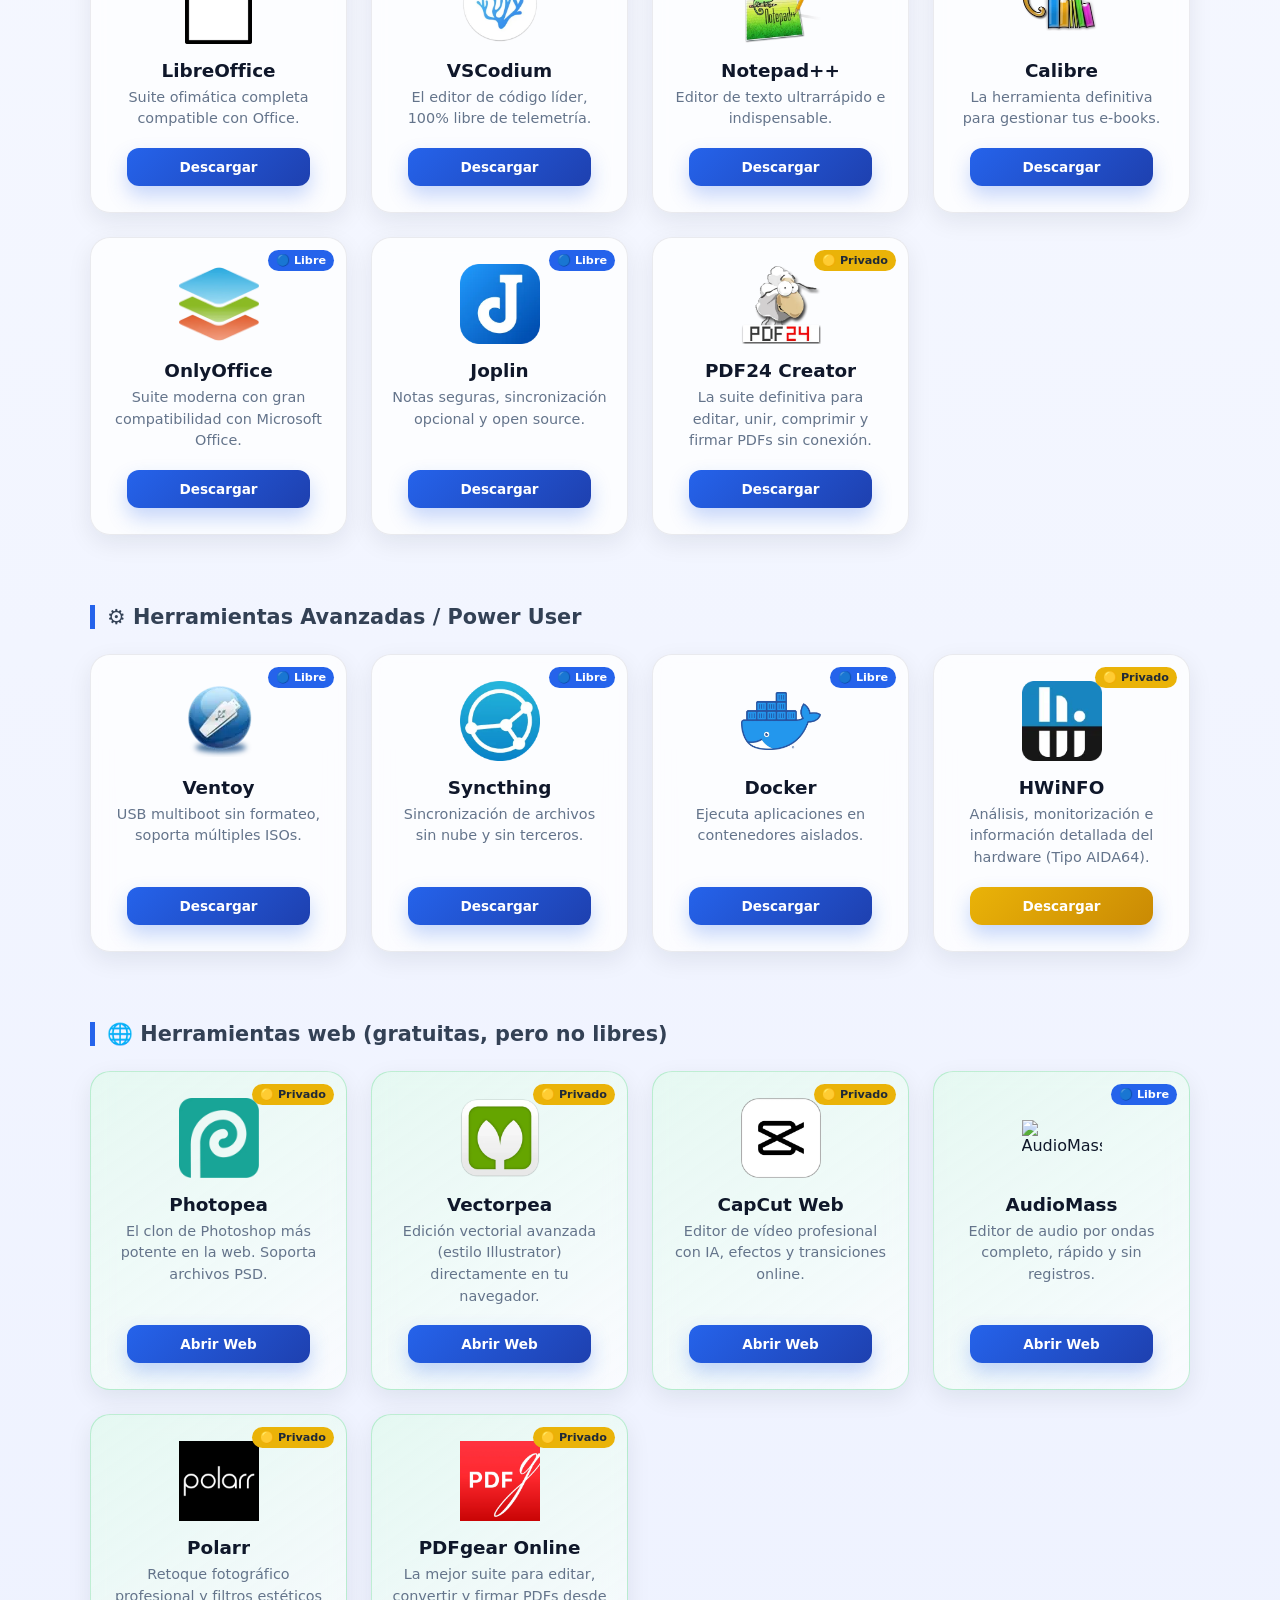
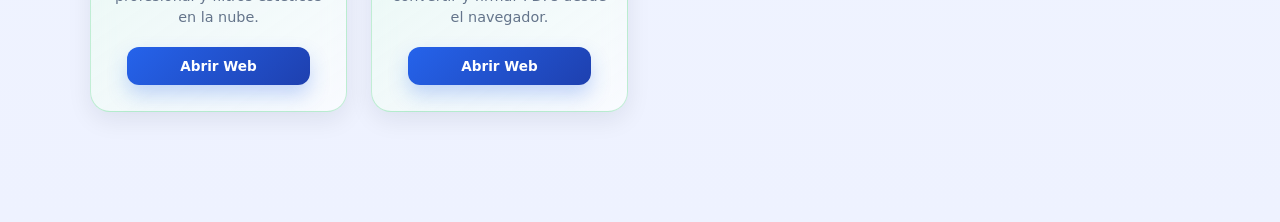
==== commit 9eb677a2: "Update index.html" ====
--- a/BOX/index.html
+++ b/BOX/index.html
@@ -352,7 +352,7 @@
                 <a href="https://www.vectorpea.com" class="btn" target="_blank">Abrir Web</a>
             </div>
             <div class="card">
-            <div class="logo-box"><img src="img/CapCut.webp" alt="CapCut Web"></div>
+            <div class="logo-box"><img src="img/Capcut.webp" alt="CapCut Web"></div>
 			<span class="badge private">🟡 Privado</span>
                 <h3>CapCut Web</h3>
                 <p>Editor de vídeo profesional con IA, efectos y transiciones online.</p>
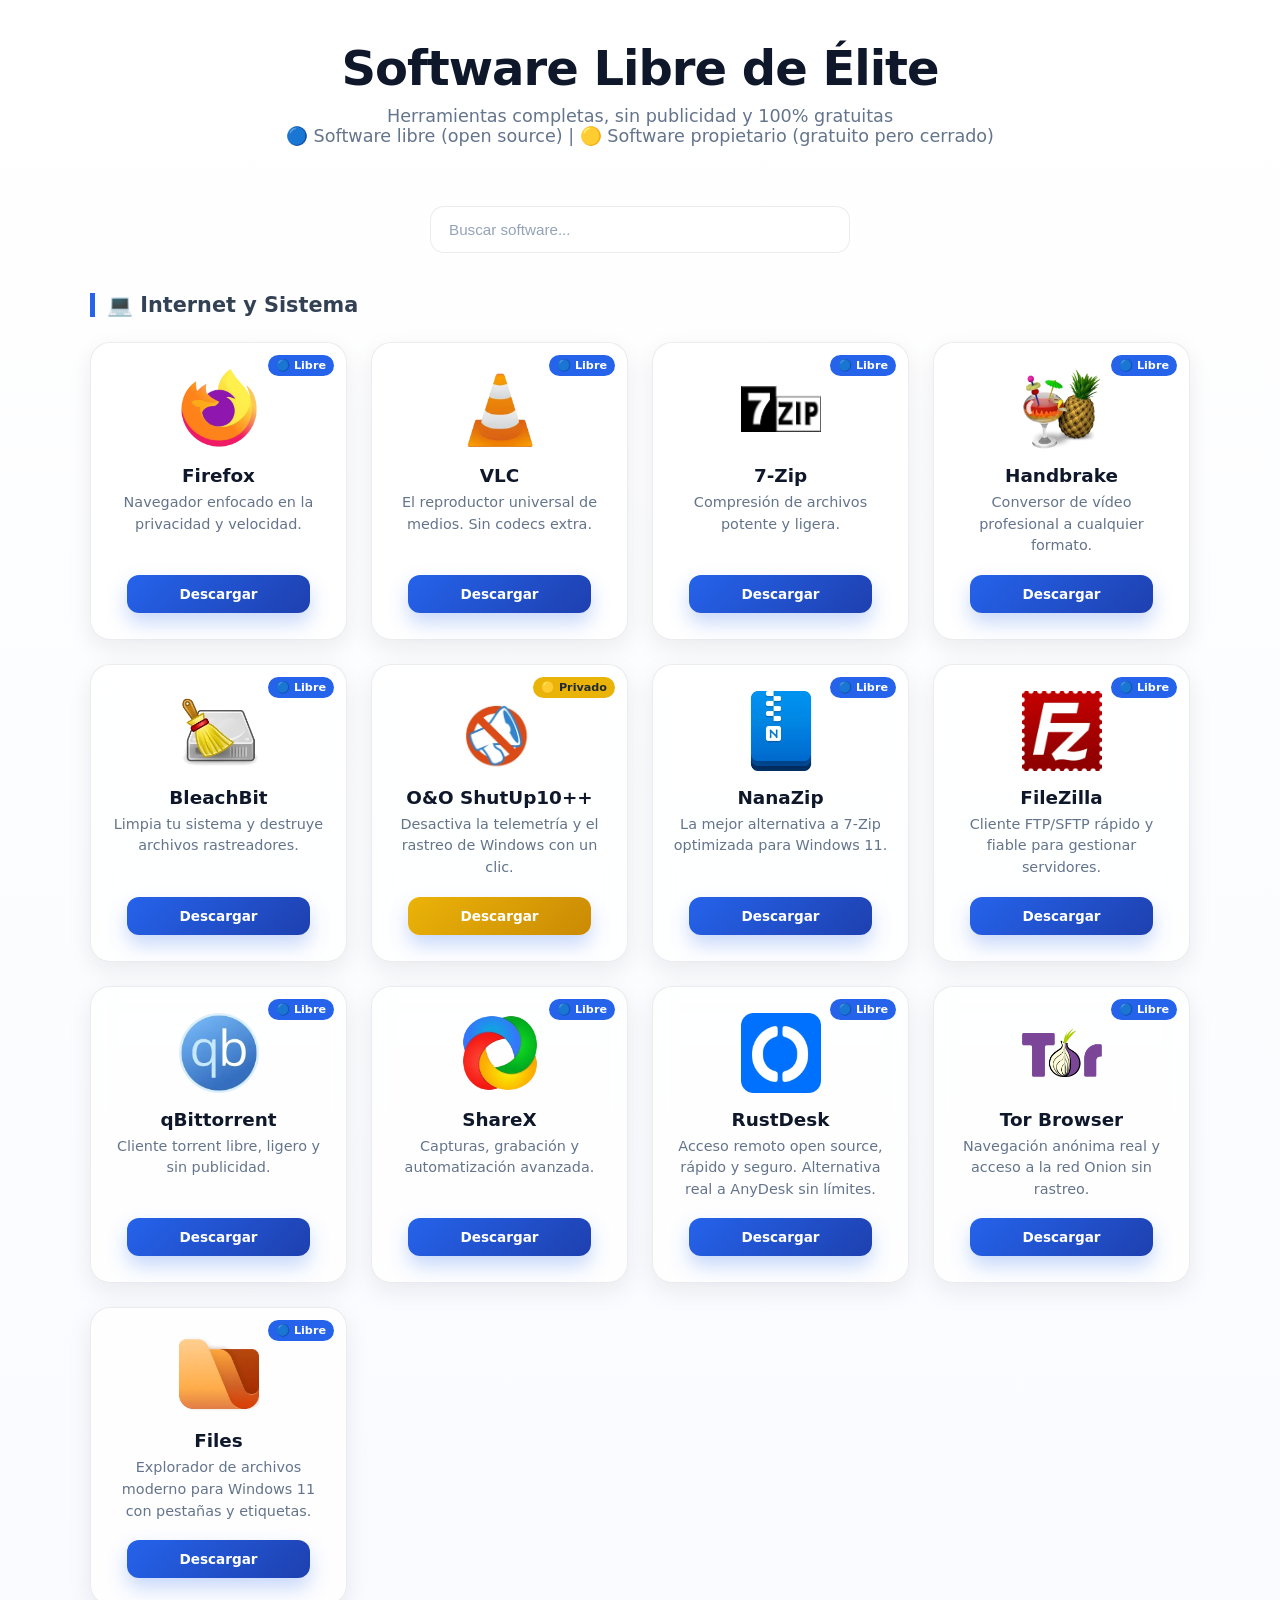
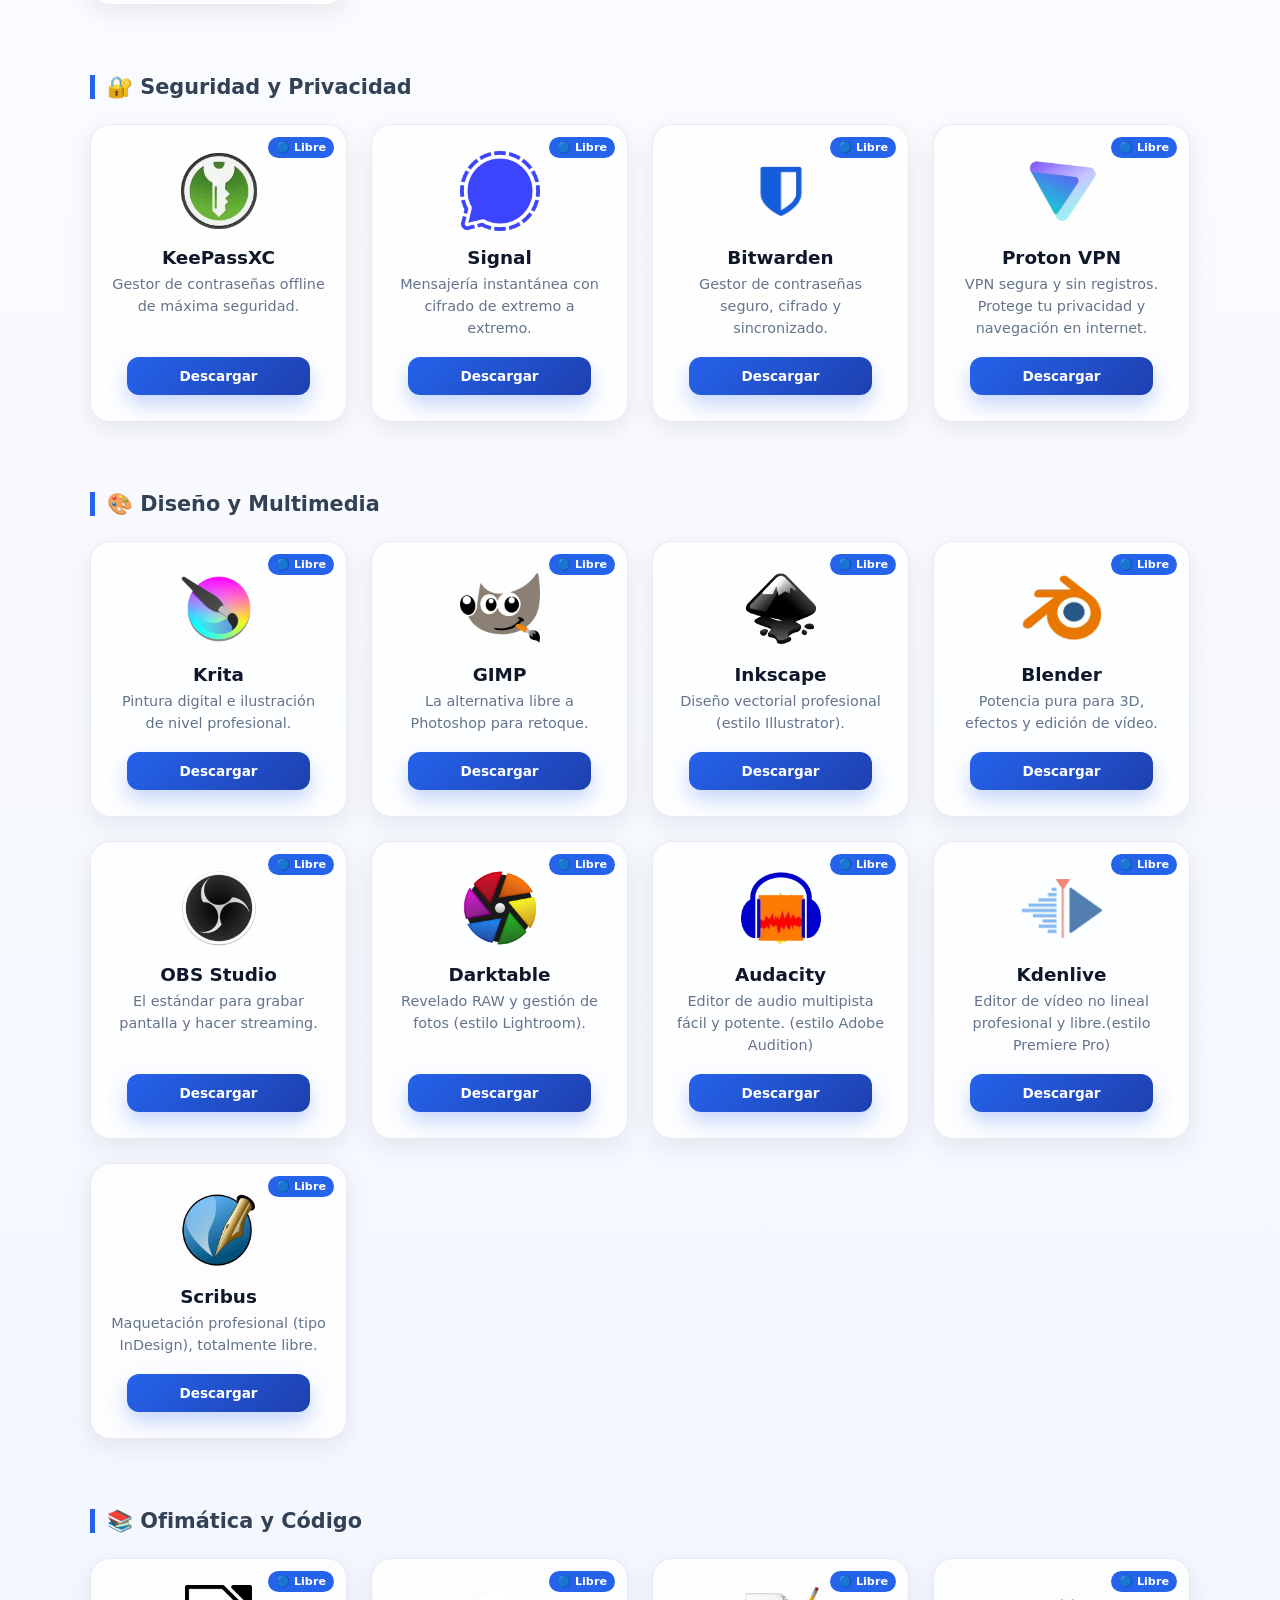
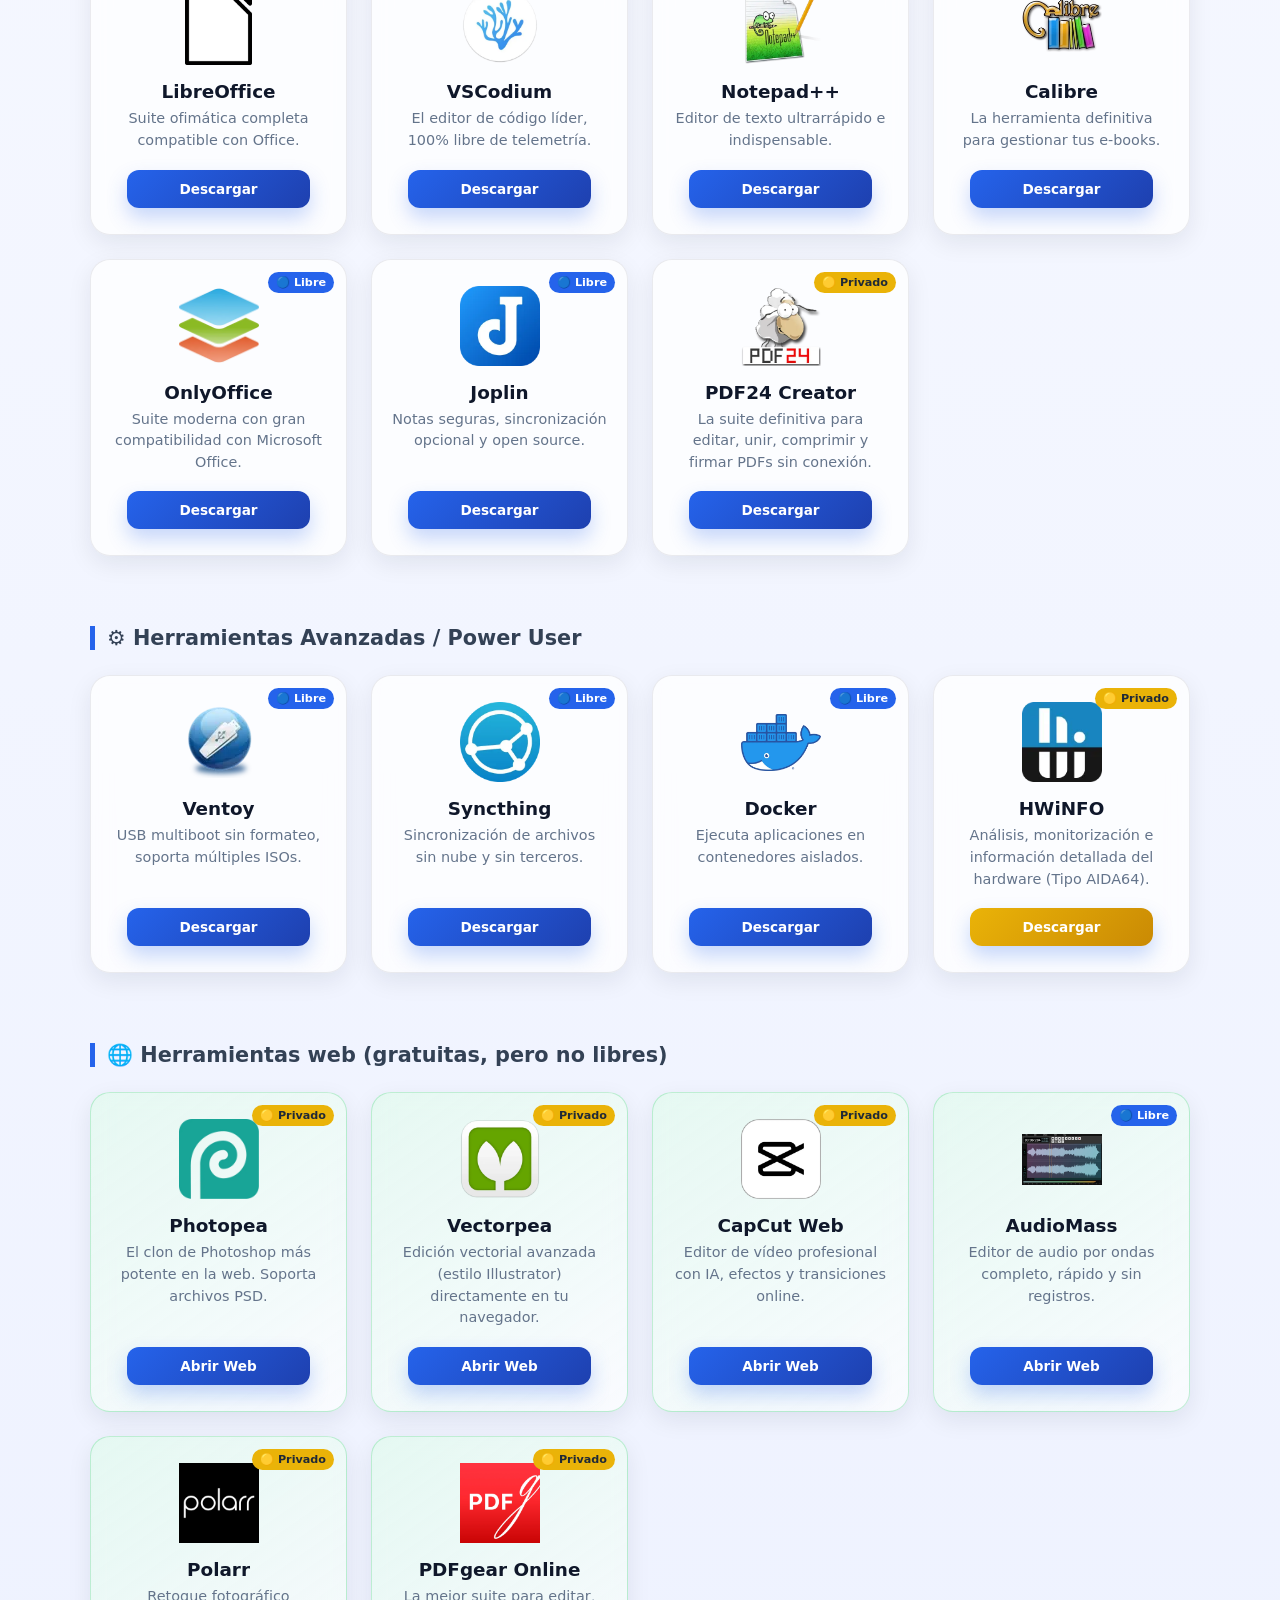
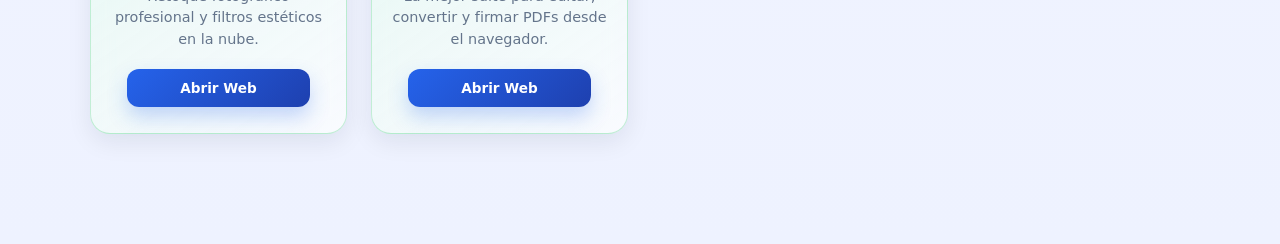
==== commit 9715419f: "Update" ====
--- a/BOX/index.html
+++ b/BOX/index.html
@@ -212,7 +212,7 @@
 			<span class="badge open">🔵 Libre</span>
 
                 <h3>Audacity</h3>
-                <p>Editor de audio multipista fácil y potente.</p>
+                <p>Editor de audio multipista fácil y potente. (estilo Adobe Audition)</p>
                 <a href="https://audacityteam.org" class="btn" target="_blank">Descargar</a>
             </div>
             <div class="card">
@@ -220,7 +220,7 @@
 			<span class="badge open">🔵 Libre</span>
 
                 <h3>Kdenlive</h3>
-                <p>Editor de vídeo no lineal profesional y libre.</p>
+                <p>Editor de vídeo no lineal profesional y libre.(estilo Premiere Pro)</p>
                 <a href="https://kdenlive.org/es/" class="btn" target="_blank">Descargar</a>
             </div>
 			<div class="card">
@@ -228,7 +228,7 @@
 			<span class="badge open">🔵 Libre</span>
 
 				<h3>Scribus</h3>
-				<p>Maquetación profesional tipo InDesign, totalmente libre.</p>
+				<p>Maquetación profesional (tipo InDesign), totalmente libre.</p>
 				<a href="https://scribus.net" class="btn" target="_blank">Descargar</a>
 			</div>
         </div>
@@ -405,4 +405,4 @@
 });
 </script>
 </body>
-</html>
+</html>
--- a/BOX/styles.css
+++ b/BOX/styles.css
@@ -1,3 +1,4 @@
+@charset "UTF-8";
 :root {
     --primary: #2563eb;
     --primary-dark: #1e40af;
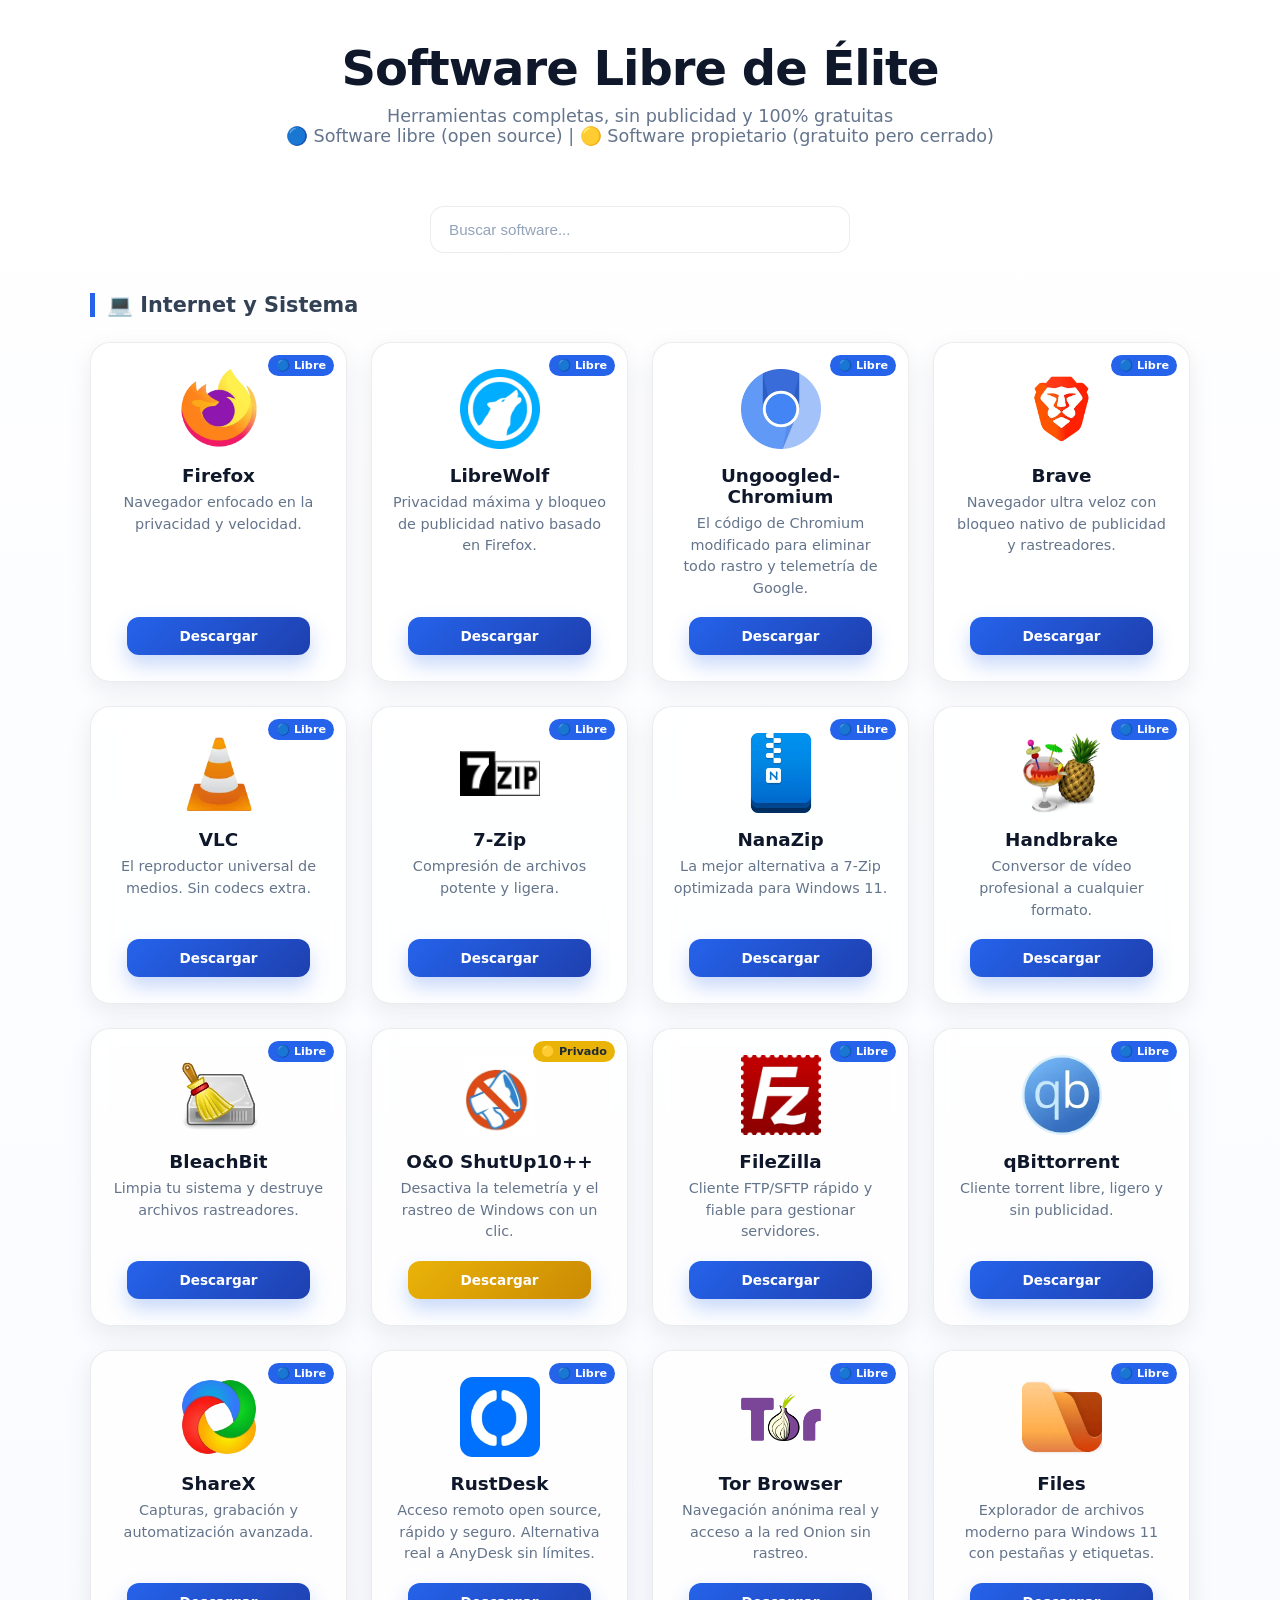
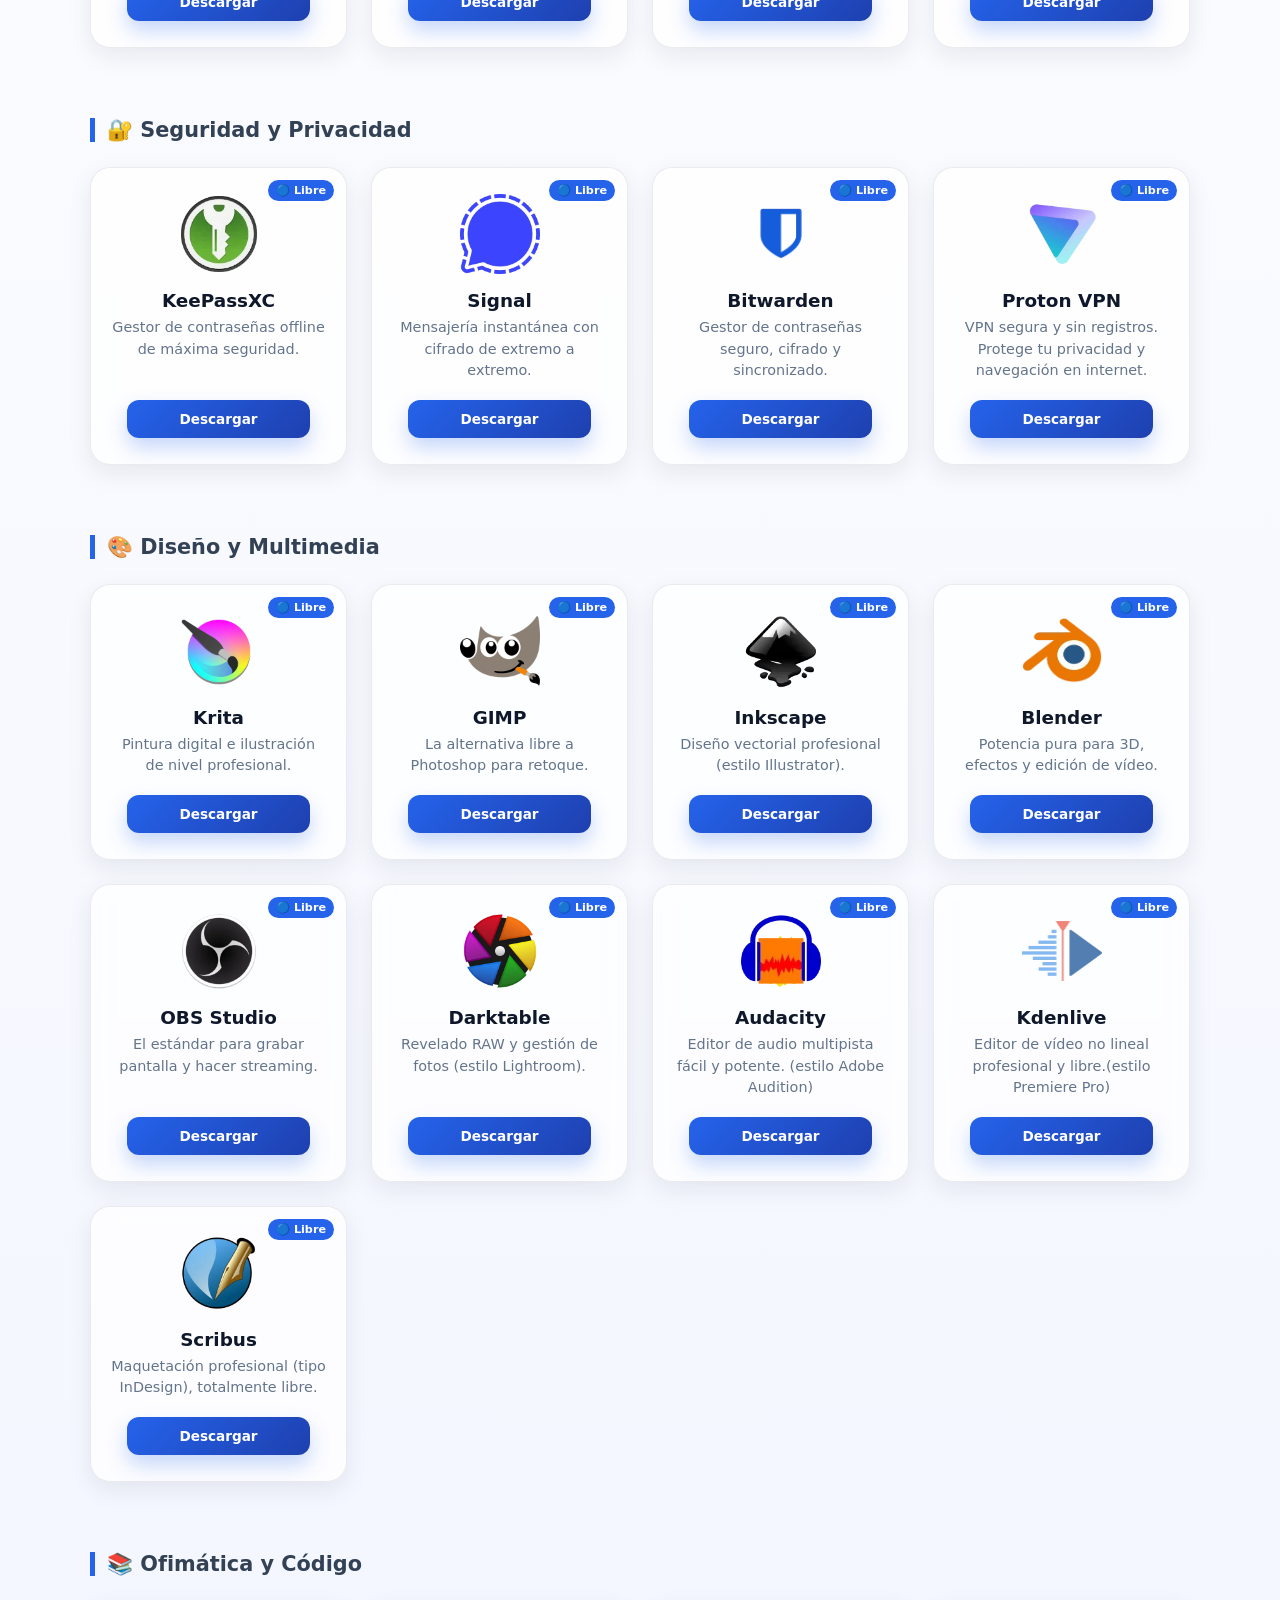
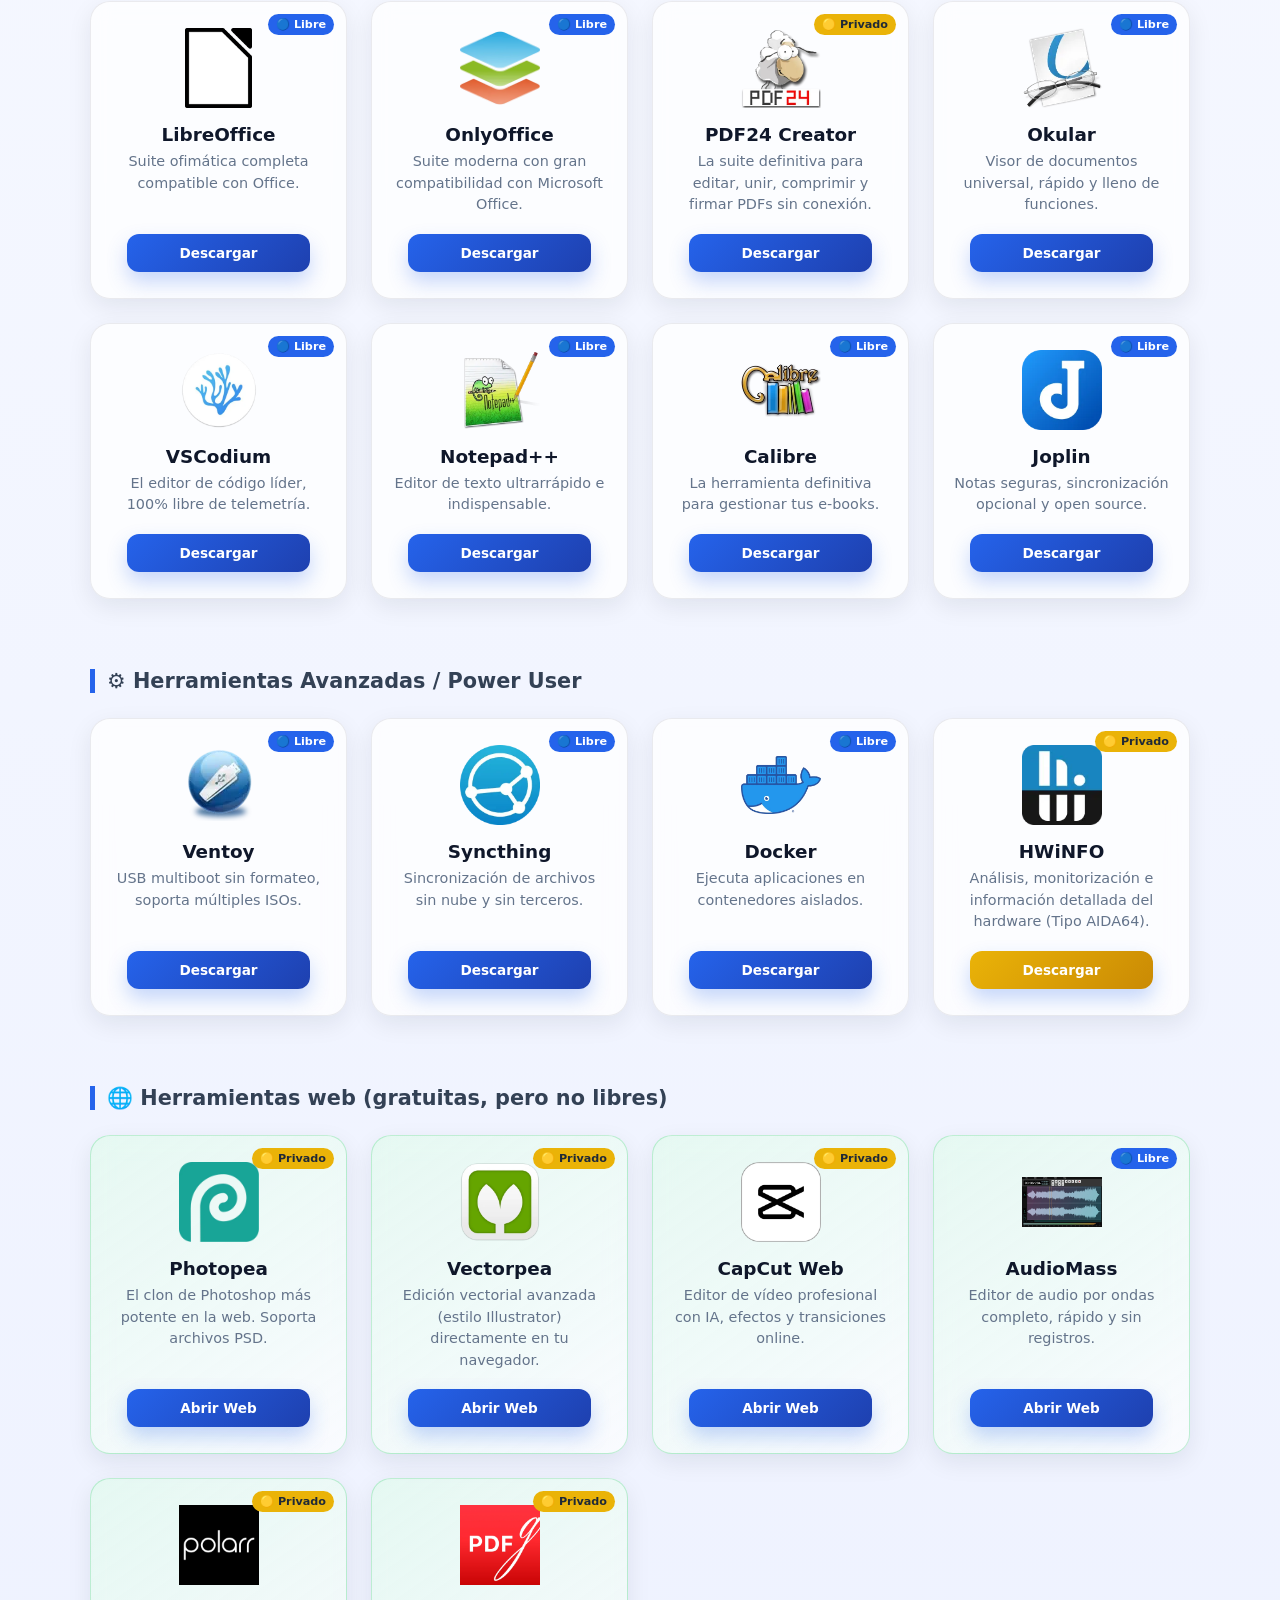
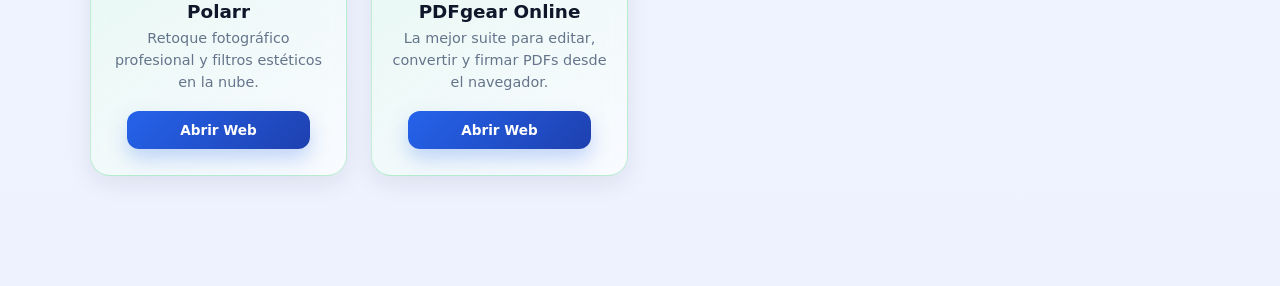
==== commit ee7e567d: "Update" ====
--- a/BOX/index.html
+++ b/BOX/index.html
@@ -31,6 +31,27 @@
                 <p>Navegador enfocado en la privacidad y velocidad.</p>
                 <a href="https://www.firefox.com/es-ES/" class="btn" target="_blank">Descargar</a>
             </div>
+			<div class="card">
+				<span class="badge open">🔵 Libre</span>
+				<div class="logo-box"><img src="img/LibreWolf.webp" alt="LibreWolf"></div>
+				<h3>LibreWolf</h3>
+				<p>Privacidad máxima y bloqueo de publicidad nativo basado en Firefox.</p>
+				<a href="https://librewolf.net" class="btn" target="_blank">Descargar</a>
+			</div>
+			<div class="card">
+				<span class="badge open">🔵 Libre</span>
+				<div class="logo-box"><img src="img/UngoogledChromium.webp" alt="Ungoogled-Chromium"></div>
+				<h3>Ungoogled-Chromium</h3>
+				<p>El código de Chromium modificado para eliminar todo rastro y telemetría de Google.</p>
+				<a href="https://ungoogled-software.github.io/ungoogled-chromium-binaries/" class="btn" target="_blank">Descargar</a>
+			</div>
+			<div class="card">
+				<span class="badge open">🔵 Libre</span>
+				<div class="logo-box"><img src="img/Brave.webp" alt="Brave"></div>
+				<h3>Brave</h3>
+				<p>Navegador ultra veloz con bloqueo nativo de publicidad y rastreadores.</p>
+				<a href="https://brave.com/es/" class="btn" target="_blank">Descargar</a>
+			</div>
             <div class="card">
 			<span class="badge open">🔵 Libre</span>
                 <div class="logo-box"><img src="img/VLC.webp" alt="VLC"></div>
@@ -47,6 +68,13 @@
             </div>
 			<div class="card">
 			<span class="badge open">🔵 Libre</span>
+				<div class="logo-box"><img src="img/NanaZip.webp" alt="NanaZip"></div>
+				<h3>NanaZip</h3>
+				<p>La mejor alternativa a 7-Zip optimizada para Windows 11.</p>
+				<a href="https://nanazip.org/" class="btn" target="_blank">Descargar</a>
+			</div>
+			<div class="card">
+			<span class="badge open">🔵 Libre</span>
                 <div class="logo-box"><img src="img/HandBrake.webp" alt="Handbrake"></div>
                 <h3>Handbrake</h3>
                 <p>Conversor de vídeo profesional a cualquier formato.</p>
@@ -66,13 +94,6 @@
                 <p>Desactiva la telemetría y el rastreo de Windows con un clic.</p>
                 <a href="https://www.oo-software.com/es/shutup10" class="btn private" target="_blank">Descargar</a>
             </div>
-			<div class="card">
-			<span class="badge open">🔵 Libre</span>
-				<div class="logo-box"><img src="img/NanaZip.webp" alt="NanaZip"></div>
-				<h3>NanaZip</h3>
-				<p>La mejor alternativa a 7-Zip optimizada para Windows 11.</p>
-				<a href="https://nanazip.org/" class="btn" target="_blank">Descargar</a>
-			</div>
 			<div class="card">
 				<div class="logo-box"><img src="img/FileZilla.webp" alt="FileZilla"></div>
 				<h3>FileZilla</h3>
@@ -246,6 +267,27 @@
                 <p>Suite ofimática completa compatible con Office.</p>
                 <a href="https://es.libreoffice.org/descarga/libreoffice/" class="btn" target="_blank">Descargar</a>
             </div>
+			<div class="card">
+				<div class="logo-box"><img src="img/OnlyOffice.webp" alt="OnlyOffice"></div>
+			<span class="badge open">🔵 Libre</span>
+				<h3>OnlyOffice</h3>
+				<p>Suite moderna con gran compatibilidad con Microsoft Office.</p>
+				<a href="https://www.onlyoffice.com/es" class="btn" target="_blank">Descargar</a>
+			</div>
+			<div class="card">
+				<div class="logo-box"><img src="img/PDF24_Creator.webp" alt="PDF24 Creator"></div>
+			<span class="badge private">🟡 Privado</span>
+				<h3>PDF24 Creator</h3>
+				<p>La suite definitiva para editar, unir, comprimir y firmar PDFs sin conexión.</p>
+				<a href="https://tools.pdf24.org/es/creator" class="btn" target="_blank">Descargar</a>
+			</div>
+			<div class="card">
+				<div class="logo-box"><img src="img/Okular.webp" alt="Okular"></div>
+			<span class="badge open">🔵 Libre</span>
+				<h3>Okular</h3>
+				<p>Visor de documentos universal, rápido y lleno de funciones.</p>
+				<a href="https://okular.kde.org/es/" class="btn" target="_blank">Descargar</a>
+			</div>
             <div class="card">
                 <div class="logo-box"><img src="img/VSCodium.webp" alt="VSCodium"></div>
 			<span class="badge open">🔵 Libre</span>
@@ -269,28 +311,13 @@
                 <p>La herramienta definitiva para gestionar tus e-books.</p>
                 <a href="https://calibre-ebook.com/es/download" class="btn" target="_blank">Descargar</a>
             </div>
-			<div class="card">
-				<div class="logo-box"><img src="img/OnlyOffice.webp" alt="OnlyOffice"></div>
-			<span class="badge open">🔵 Libre</span>
-
-				<h3>OnlyOffice</h3>
-				<p>Suite moderna con gran compatibilidad con Microsoft Office.</p>
-				<a href="https://www.onlyoffice.com/es" class="btn" target="_blank">Descargar</a>
-			</div>
+			
 			<div class="card">
 				<div class="logo-box"><img src="img/Joplin.webp" alt="Joplin"></div>
 			<span class="badge open">🔵 Libre</span>
 				<h3>Joplin</h3>
 				<p>Notas seguras, sincronización opcional y open source.</p>
 				<a href="https://joplinapp.org" class="btn" target="_blank">Descargar</a>
-			</div>
-			<div class="card">
-				<div class="logo-box"><img src="img/PDF24_Creator.webp" alt="PDF24 Creator"></div>
-			<span class="badge private">🟡 Privado</span>
-
-				<h3>PDF24 Creator</h3>
-				<p>La suite definitiva para editar, unir, comprimir y firmar PDFs sin conexión.</p>
-				<a href="https://tools.pdf24.org/es/creator" class="btn" target="_blank">Descargar</a>
 			</div>
 			
         </div>
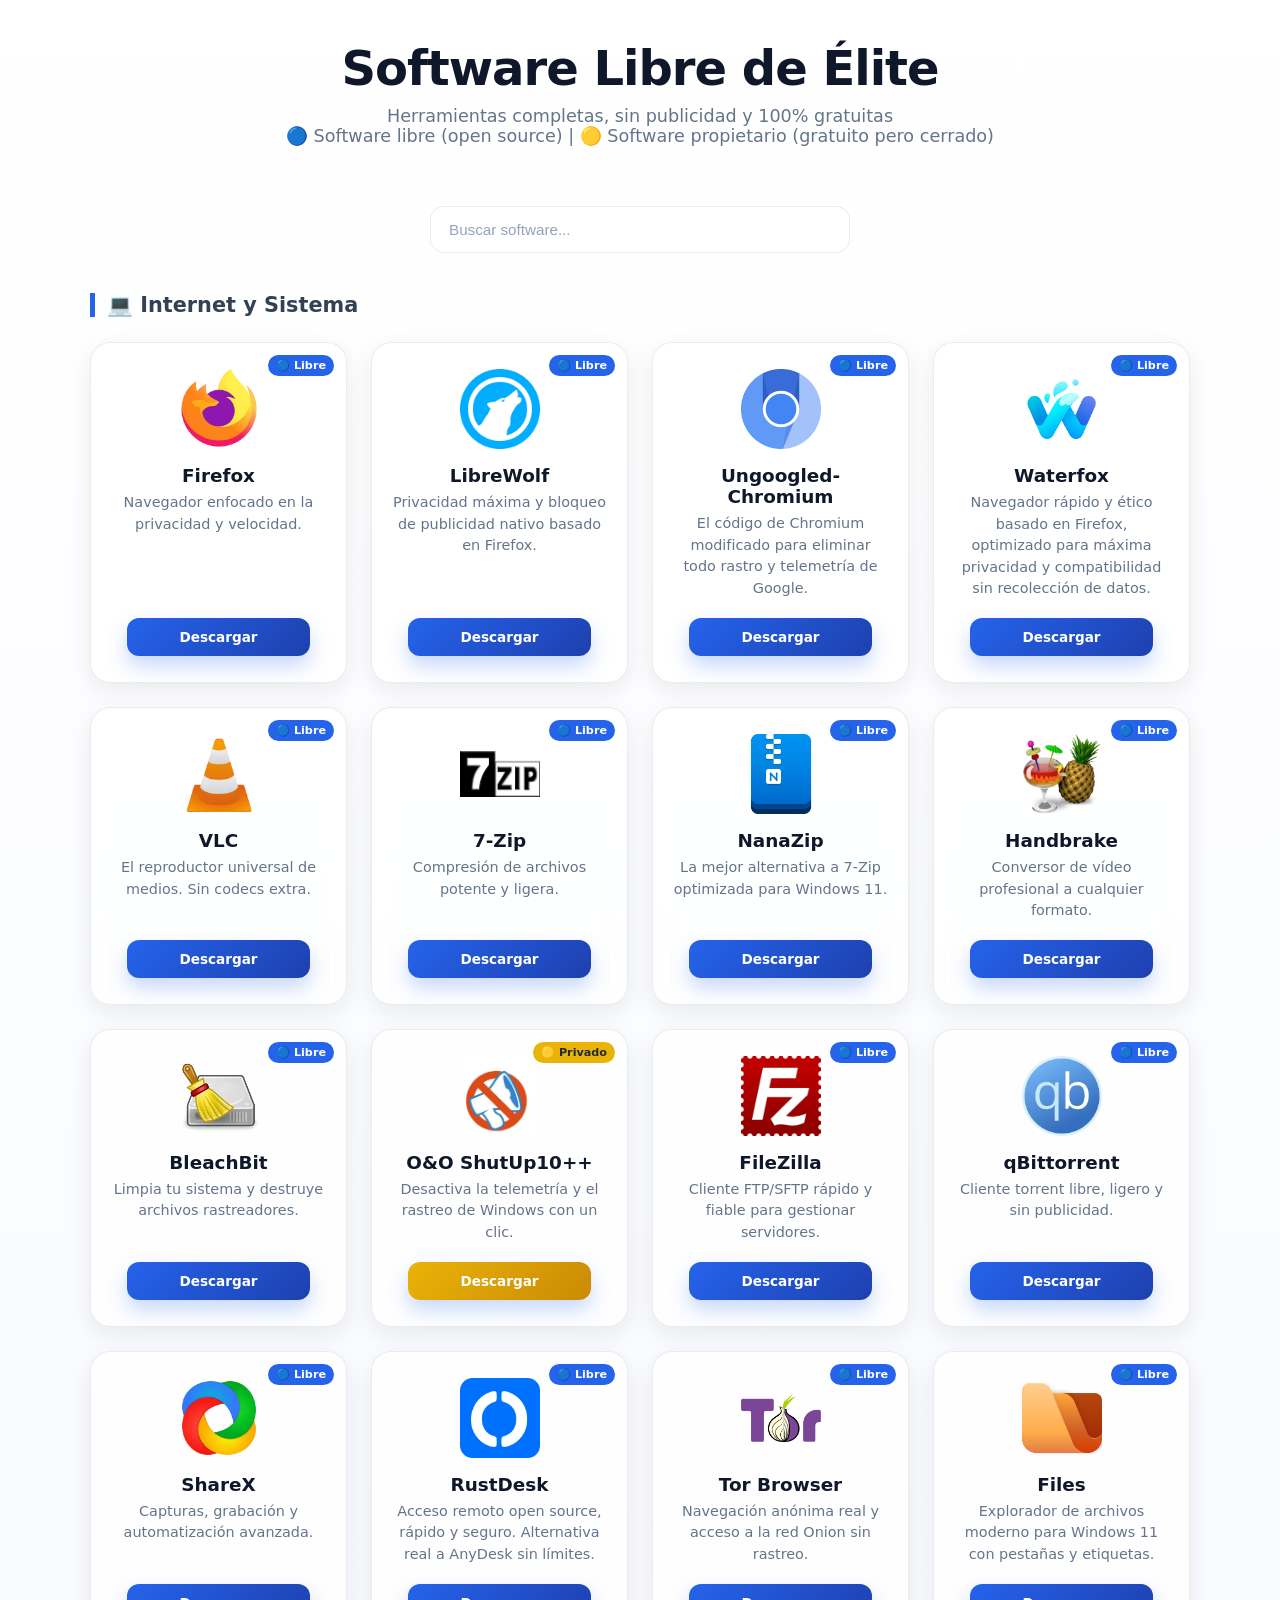
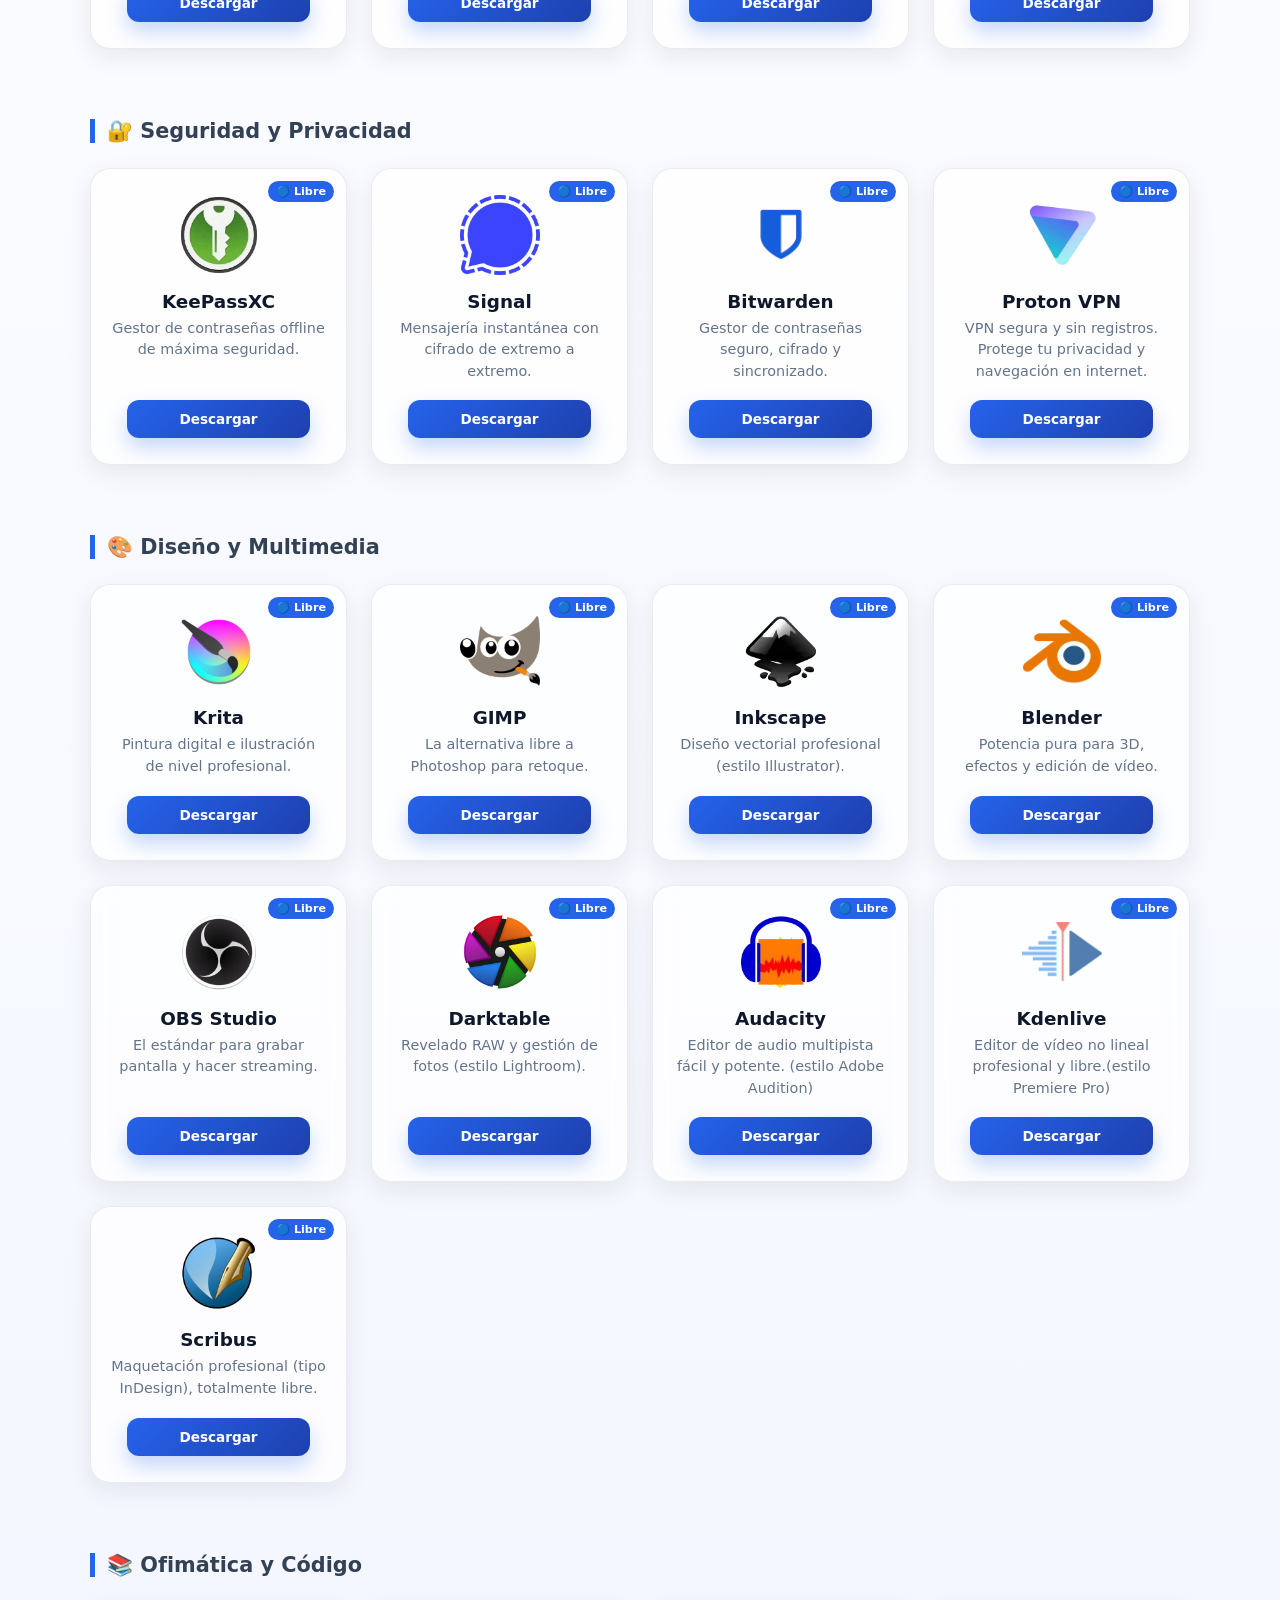
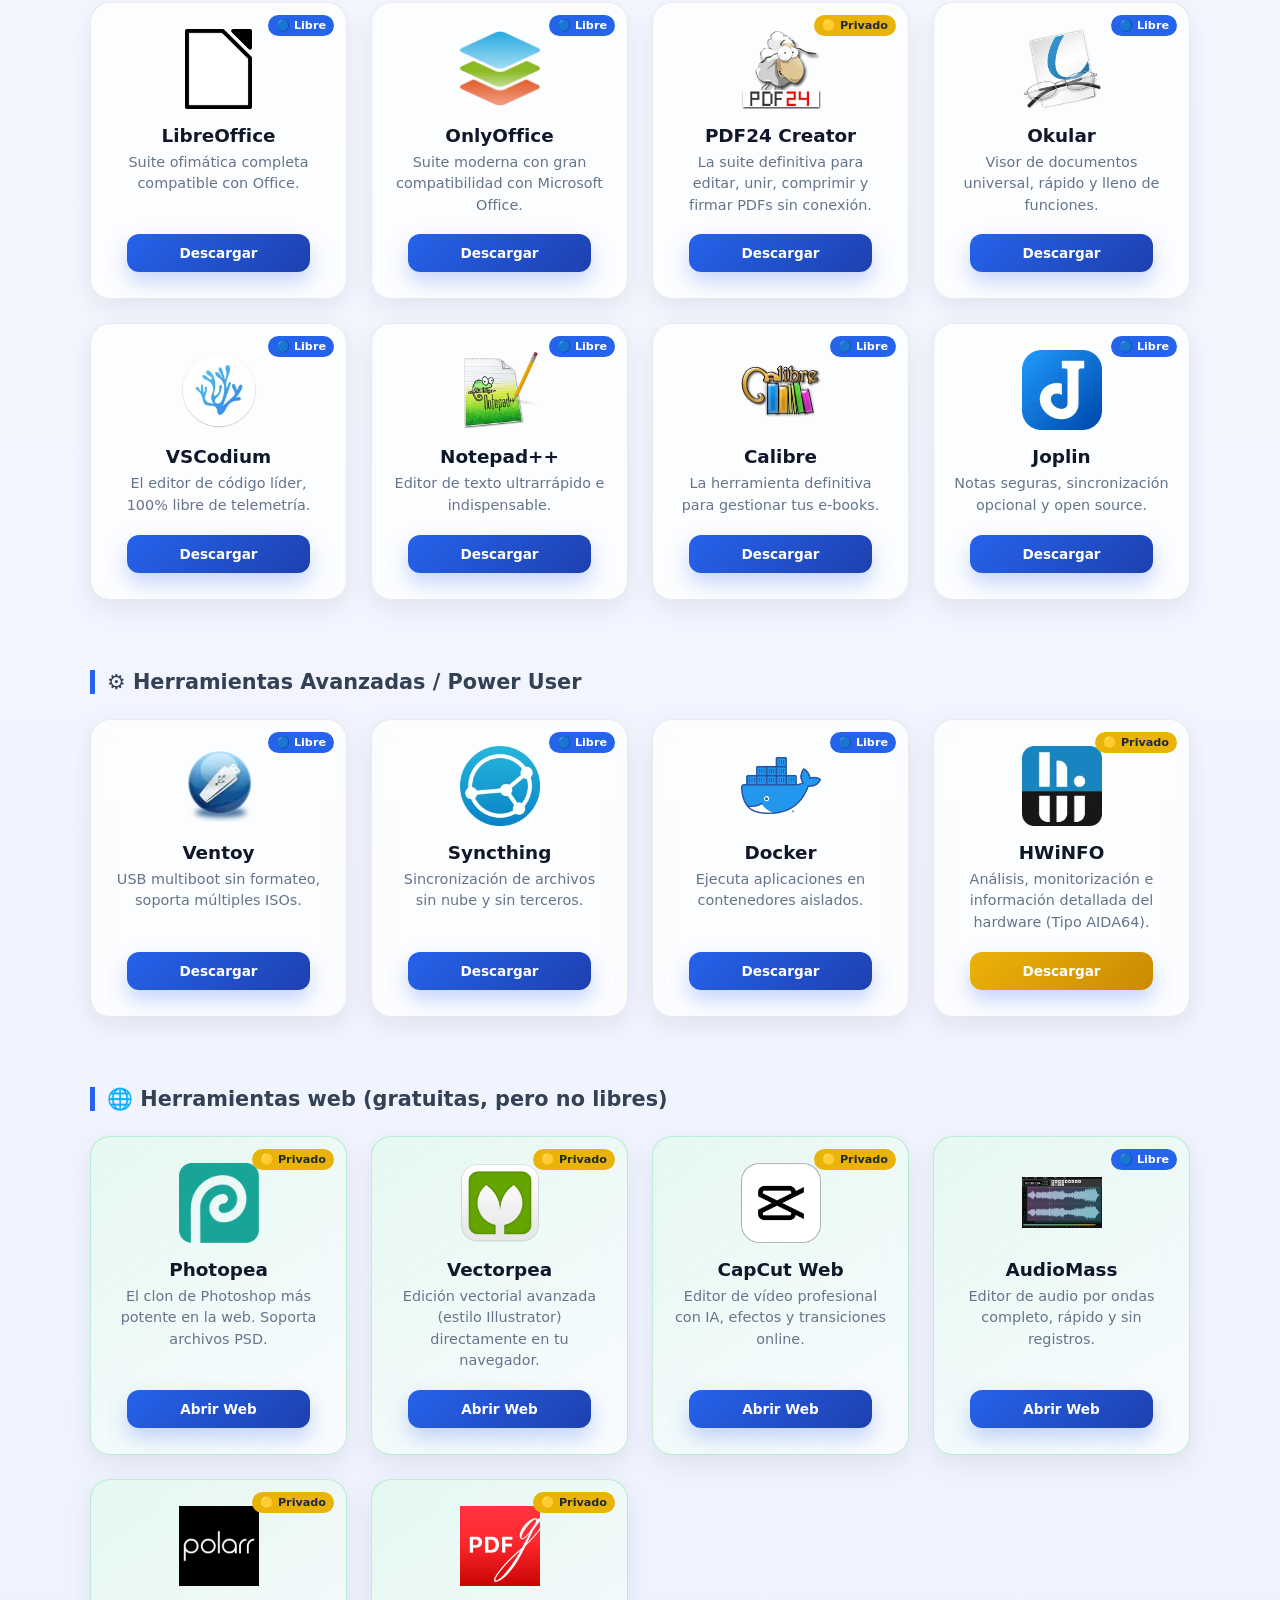
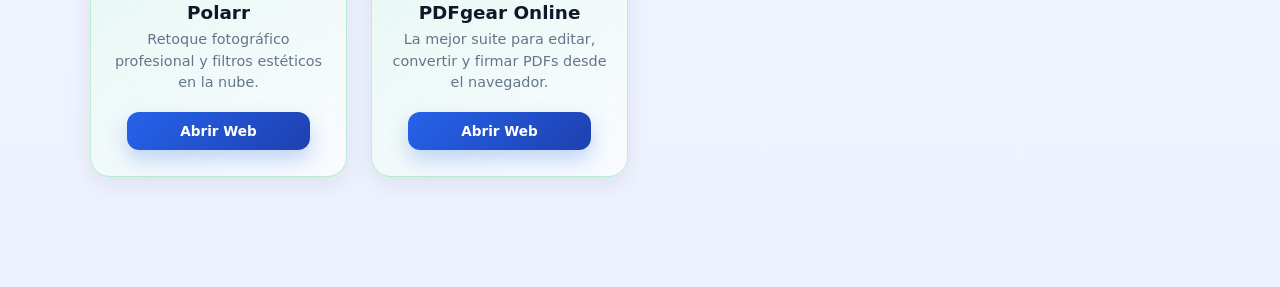
==== commit 502be473: "Update" ====
--- a/BOX/index.html
+++ b/BOX/index.html
@@ -47,10 +47,10 @@
 			</div>
 			<div class="card">
 				<span class="badge open">🔵 Libre</span>
-				<div class="logo-box"><img src="img/Brave.webp" alt="Brave"></div>
-				<h3>Brave</h3>
-				<p>Navegador ultra veloz con bloqueo nativo de publicidad y rastreadores.</p>
-				<a href="https://brave.com/es/" class="btn" target="_blank">Descargar</a>
+				<div class="logo-box"><img src="img/Waterfox.webp" alt="Waterfox"></div>
+				<h3>Waterfox</h3>
+				<p>Navegador rápido y ético basado en Firefox, optimizado para máxima privacidad y compatibilidad sin recolección de datos.</p>
+				<a href="https://www.waterfox.com/" class="btn" target="_blank">Descargar</a>
 			</div>
             <div class="card">
 			<span class="badge open">🔵 Libre</span>
